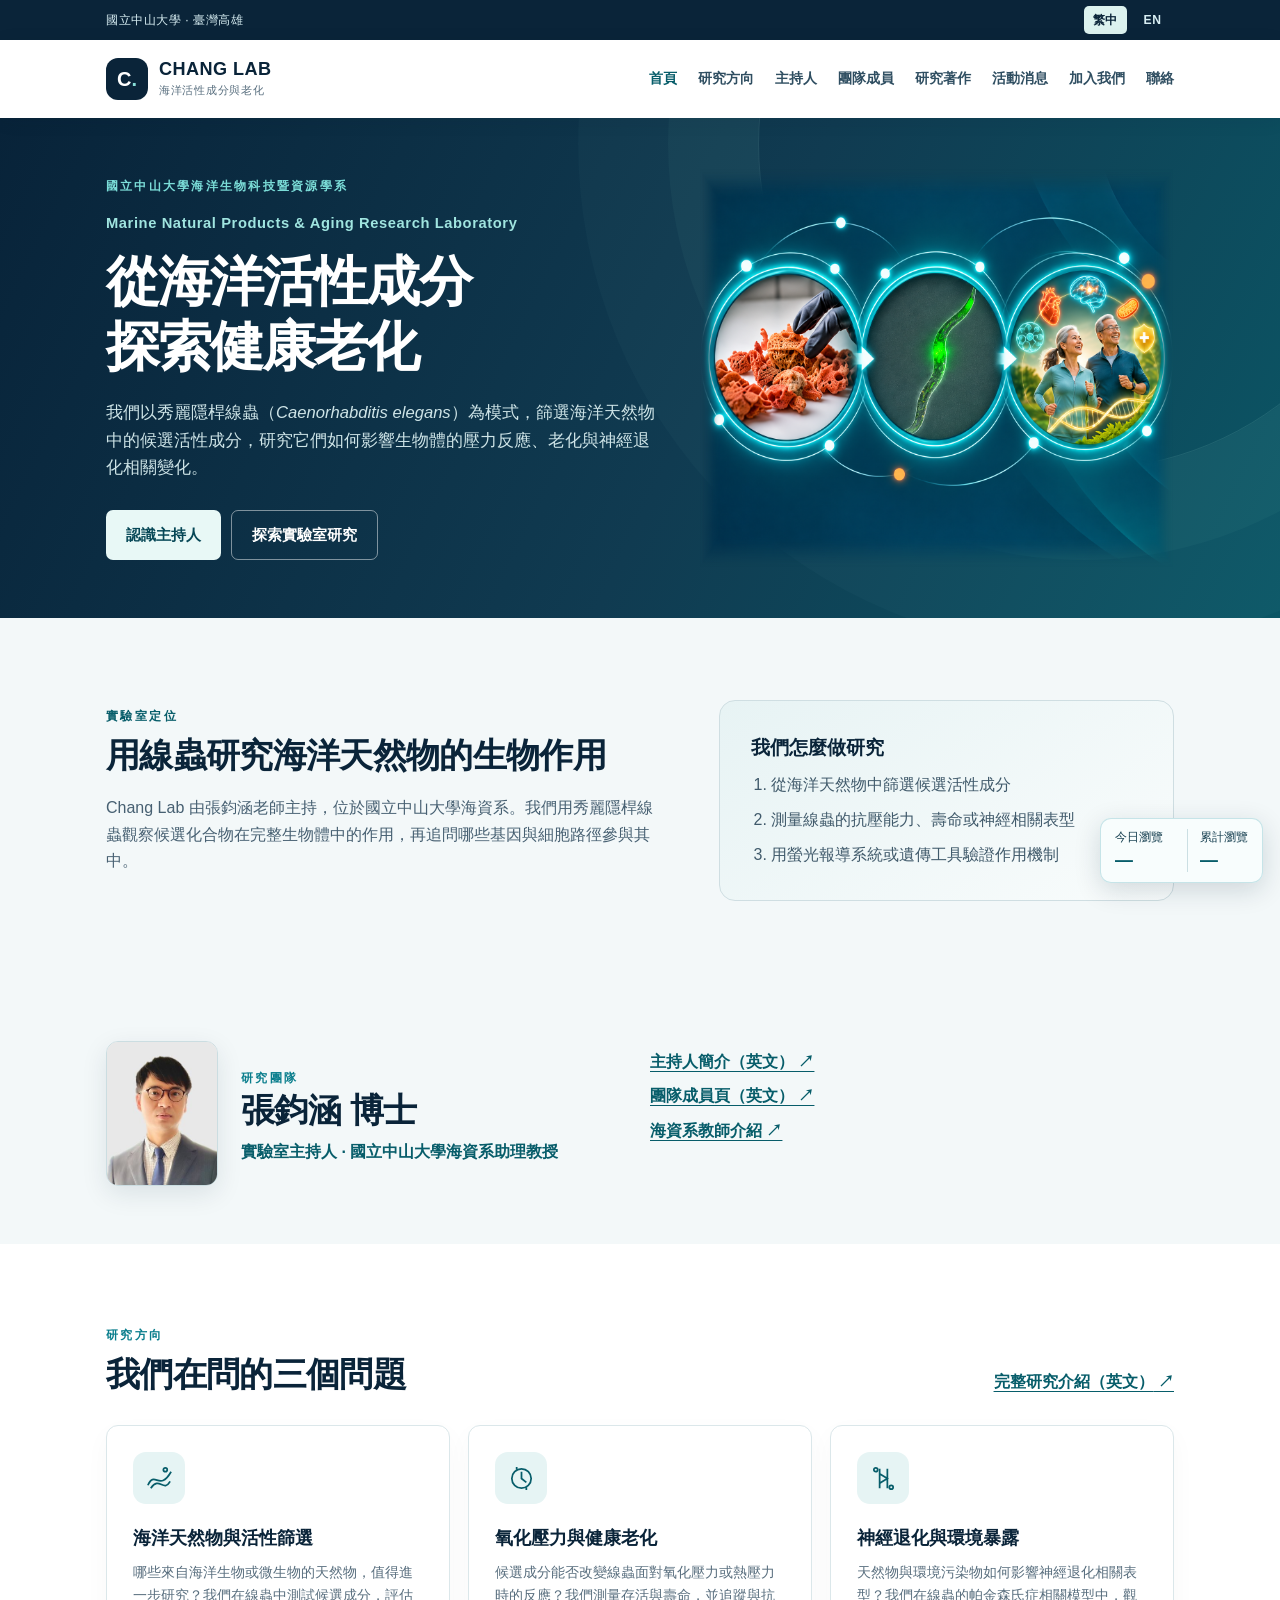
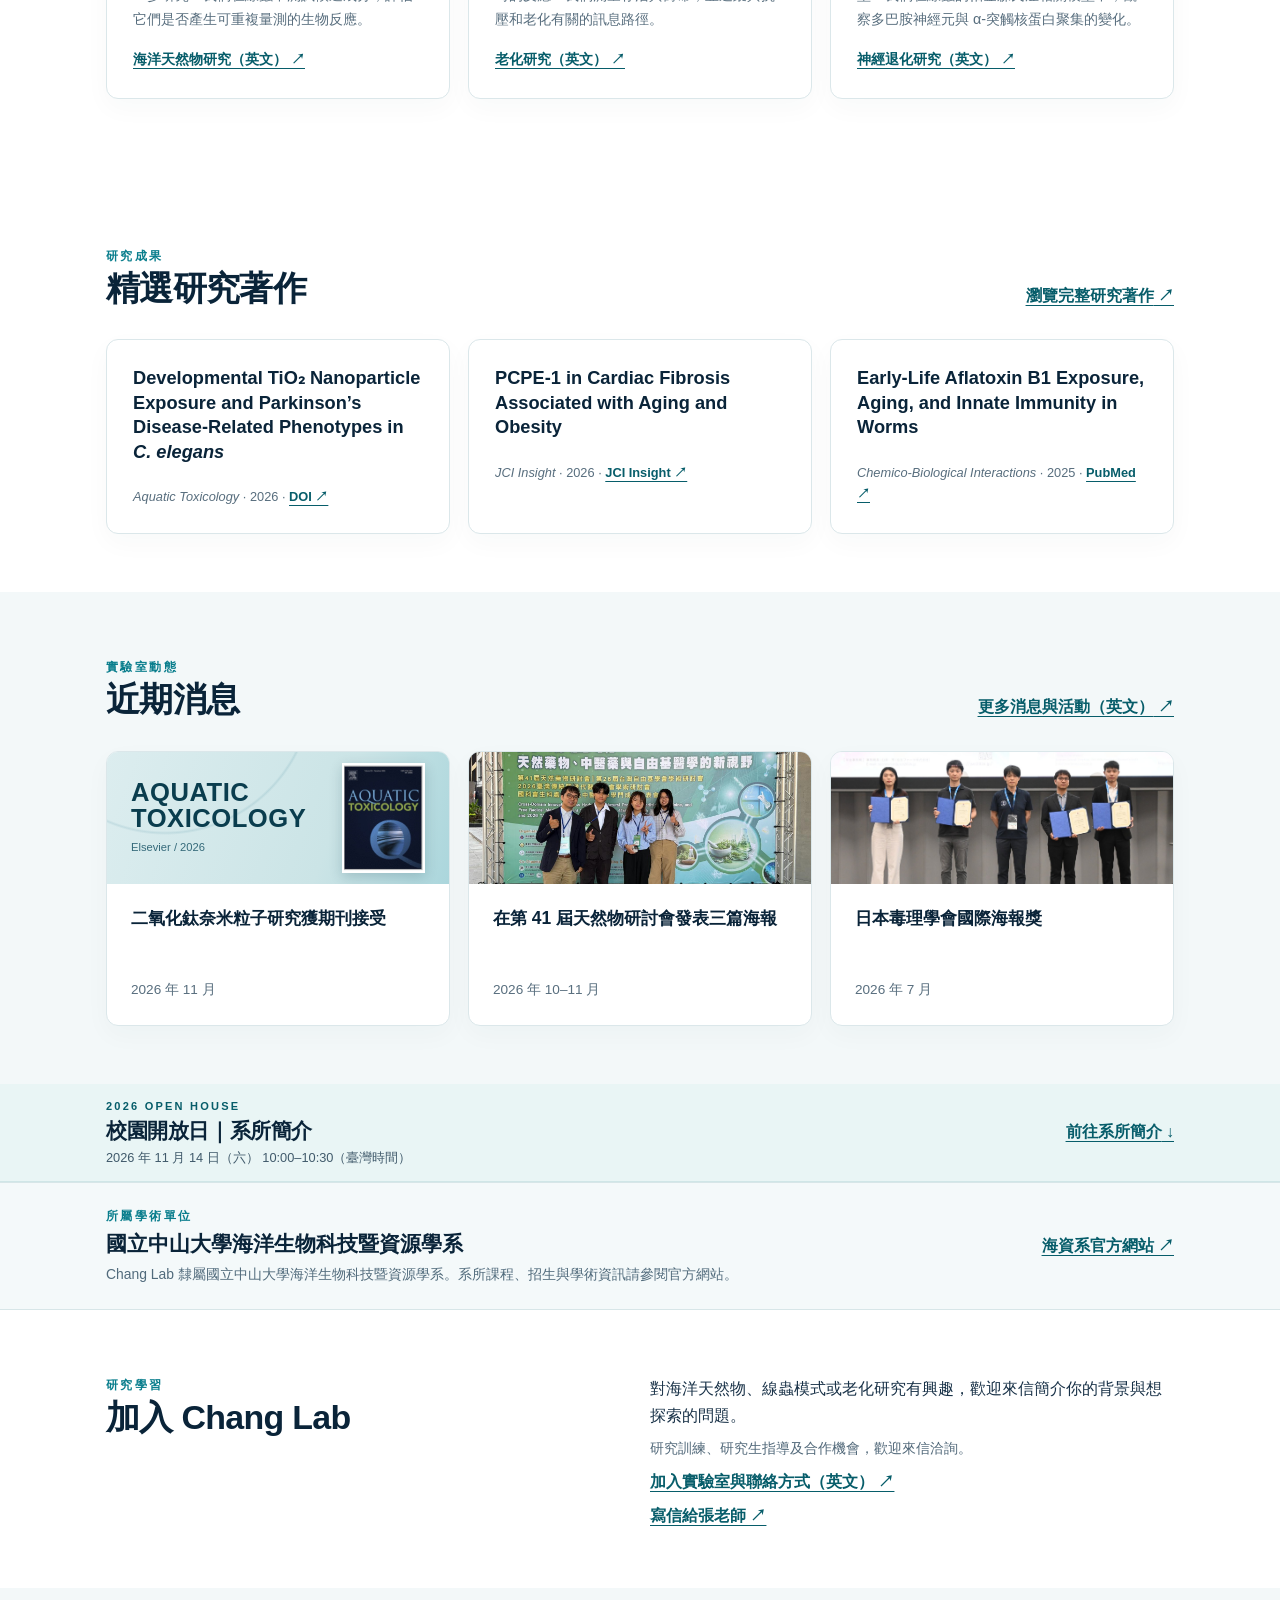
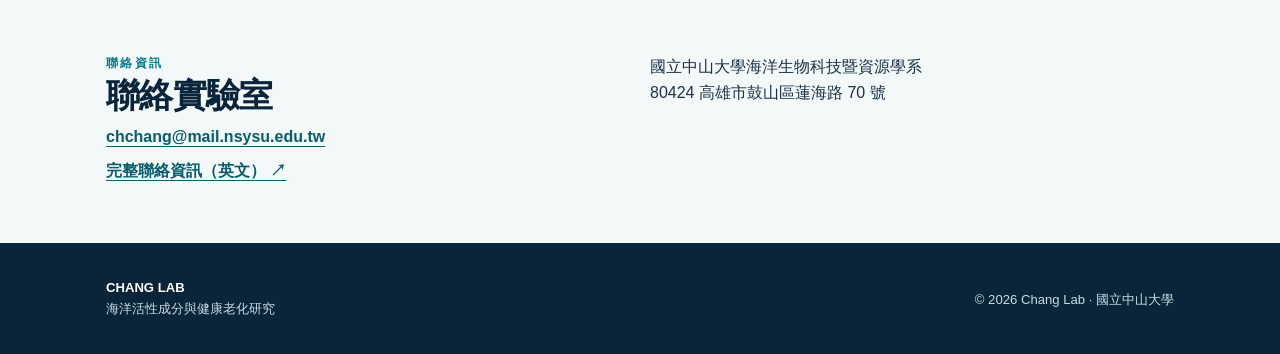
==== index.html @ e32119cf "Publish uploaded 1365x1152 laboratory hero banner" ====
<!DOCTYPE html>
<html lang="zh-TW">
<head>
  <meta charset="UTF-8">
  <meta name="viewport" content="width=device-width, initial-scale=1">
  <meta name="description" content="國立中山大學張鈞涵博士主持 Marine Natural Products & Aging Research Laboratory，以秀麗隱桿線蟲研究海洋天然物與老化。">
  <meta name="theme-color" content="#0a2439">
  <title>Chang Lab｜海洋活性成分與健康老化</title>
  <script>
    const initialLanguage = new URLSearchParams(location.search).get('lang') === 'en' ? 'en' : 'zh-TW';
    document.documentElement.dataset.language = initialLanguage;
    document.documentElement.lang = initialLanguage;
  </script>
  <style>
    :root { --navy:#0a2439; --ink:#193248; --muted:#586e7e; --teal:#087d8c; --teal-dark:#075d6a; --light:#f3f8f9; --paper:#fff; --stroke:#dbe7ea; --accent:#d65742; --max:1120px; }
    * { box-sizing:border-box; }
    html { scroll-behavior:smooth; scroll-padding-top:80px; }
    body { margin:0; font-family: -apple-system,BlinkMacSystemFont,"Segoe UI",Arial,"Noto Sans TC",sans-serif; line-height:1.65; color:var(--ink); background:#fff; }
    a { color:inherit; }
    a:focus-visible, button:focus-visible { outline:3px solid #e69d55; outline-offset:3px; }
    .container { max-width:var(--max); padding:0 26px; margin:0 auto; }
    .topline { background:var(--navy); color:#d8eef3; font-size:.76rem; letter-spacing:.045em; }
    .topline .container { display:flex; justify-content:flex-end; align-items:center; min-height:32px; }
    .topline a { color:#d8eef3; text-decoration:none; }
    header { background:rgba(255,255,255,.97); position:sticky; top:0; z-index:10; box-shadow:0 3px 18px rgba(7,29,43,.07); }
    .nav { display:flex; align-items:center; justify-content:space-between; gap:18px; min-height:78px; }
    .brand { display:flex; gap:11px; align-items:center; text-decoration:none; min-width:0; }
    .brand-logo { width:42px; height:42px; border-radius:12px; background:var(--navy); display:grid; place-items:center; color:#fff; font-weight:800; font-size:20px; flex-shrink:0; }
    .brand-name { font-weight:800; letter-spacing:.025em; color:var(--navy); font-size:1.13rem; white-space:nowrap; line-height:1.15; }
    .brand-sub { font-size:.66rem; color:var(--muted); letter-spacing:.07em; text-transform:uppercase; margin-top:2px; }
    .navlinks { display:flex; align-items:center; gap:21px; }
    .navlinks a { text-decoration:none; font-size:.85rem; font-weight:650; color:#2f4e61; white-space:nowrap; }
    .navlinks a:hover, .navlinks a[aria-current="page"] { color:var(--teal-dark); }
    .menu-btn { display:none; border:1px solid var(--stroke); background:#fff; border-radius:9px; padding:8px 12px; color:var(--ink); cursor:pointer; font-size:1rem; }
    .hero { min-height:500px; background:linear-gradient(116deg, #082339 0%, #103b51 55%, #0b5665 100%); overflow:hidden; color:#fff; position:relative; }
    .hero:before { content:""; position:absolute; width:650px; height:650px; border:1px solid rgba(173,232,223,.12); border-radius:50%; top:-300px; right:-130px; box-shadow:0 0 0 90px rgba(179,233,230,.035),0 0 0 180px rgba(179,233,230,.025); }
    .hero-inner { display:grid; grid-template-columns:1.08fr .92fr; gap:36px; align-items:center; min-height:500px; position:relative; }
    .eyebrow { color:#7bddd8; font-size:.78rem; letter-spacing:.18em; text-transform:uppercase; font-weight:700; }
    h1 { font-size:clamp(2.3rem,4.25vw,4rem); line-height:1.19; letter-spacing:-.035em; margin:15px 0 20px; font-weight:800; }
    .hero p { max-width:570px; font-size:1.04rem; color:#cee4e7; margin:0 0 28px; }
    .button { display:inline-flex; align-items:center; justify-content:center; gap:8px; text-decoration:none; background:#e8f8f6; color:#064756; border-radius:7px; padding:12px 20px; font-size:.91rem; font-weight:750; }
    .button:hover { background:#fff; }
    .button-outline { background:transparent; border:1px solid rgba(255,255,255,.47); color:#fff; margin-left:10px; }
    .button-outline:hover { background:rgba(255,255,255,.1); }
    .hero-art { display:block; width:100%; max-width:100%; height:auto; object-fit:contain; aspect-ratio:auto; justify-self:end; }
    section { padding:82px 0; }
    section.alt { background:var(--light); }
    .section-top { display:flex; justify-content:space-between; align-items:end; gap:30px; margin-bottom:30px; }
    .kicker { font-size:.75rem; text-transform:uppercase; letter-spacing:.2em; color:var(--teal); font-weight:800; margin:0 0 7px; }
    h2 { font-size:clamp(1.85rem,2.65vw,2.55rem); color:var(--navy); margin:0; line-height:1.25; letter-spacing:-.02em; }
    .intro-grid { display:grid; grid-template-columns:1.1fr .9fr; gap:56px; align-items:center; }
    .intro-grid p { color:#476072; margin:19px 0; }
    .panel { border-radius:16px; border:1px solid #cfdee2; background:linear-gradient(145deg,#e7f3f4,#f9fcfc); padding:31px; }
    .panel h3 { font-size:1.2rem; margin:0 0 7px; color:var(--navy); }
    .cards { display:grid; grid-template-columns:repeat(3,minmax(0,1fr)); gap:18px; }
    .card { background:#fff; border:1px solid var(--stroke); border-radius:12px; padding:26px; box-shadow:0 9px 26px rgba(9,52,66,.03); }
    .card-symbol { width:52px; height:52px; display:grid; place-items:center; background:#e6f4f4; border-radius:13px; color:var(--teal-dark); margin-bottom:22px; }
    .card h3 { margin:0 0 10px; font-size:1.14rem; color:var(--navy); line-height:1.35; }
    .card p { margin:0; color:var(--muted); font-size:.9rem; }
    .split { display:grid; grid-template-columns:1fr 1fr; gap:20px; }
    .textlink { color:var(--teal-dark); font-weight:700; text-decoration:underline; text-underline-offset:4px; }
    .textlink:hover { color:var(--accent); }
    footer { background:var(--navy); color:#c6dce4; padding:34px 0; font-size:.82rem; }
    footer .container { display:flex; align-items:center; justify-content:space-between; gap:15px; }
    footer b { color:#fff; }
    html[data-language="zh-TW"] [data-copy][lang="en"],
    html[data-language="en"] [data-copy][lang="zh-TW"],
    html:not([data-language]) .language-options { display:none; }
    .skip-link { position:fixed; top:8px; left:8px; z-index:20; padding:8px 14px; background:#fff; transform:translateY(-150%); }
    .skip-link:focus { transform:none; }
    .topline .container { justify-content:space-between; gap:12px; min-height:40px; }
    .university:hover { text-decoration:underline; }
    .language-options { display:flex; gap:4px; padding:4px 0; }
    .language-options a { min-width:43px; padding:4px 7px; border-radius:5px; text-align:center; white-space:nowrap; font-weight:700; }
    .language-options a:hover { text-decoration:underline; }
    .language-options a[aria-current="true"] { background:#dcf2ef; color:#0a2439; }
    .brand-logo { display:flex; align-items:center; justify-content:center; }
    .hero-actions { display:flex; flex-wrap:wrap; gap:10px; }
    .button-outline { margin-left:0; }
    .open-house { padding:24px 0; background:#e9f5f5; border-bottom:1px solid #d0e6e7; }
    .open-house .container { display:flex; align-items:center; justify-content:space-between; flex-wrap:wrap; gap:12px 30px; }
    .open-house h2 { font-size:clamp(1.15rem,2.4vw,1.45rem); }
    .open-house p { margin:3px 0 0; color:#405a6b; font-size:.9rem; }
    .open-house .kicker { margin:0 0 3px; color:var(--teal-dark); font-size:.75rem; }
    .department-note, .method-steps { margin:8px 0 0; padding-left:1.3rem; color:#405a6b; }
    .department-note li + li, .method-steps li + li { margin-top:9px; }
    .intro-grid .kicker { margin:0 0 7px; color:var(--teal-dark); }
    .intro-grid > div > p:last-of-type { margin-bottom:0; }
    .panel .textlink { display:inline-block; margin-top:14px; font-size:.9rem; }
    .card { display:flex; flex-direction:column; }
    .card .detail { padding-top:16px; margin-top:auto; }
    .compact { padding:58px 0; }
    .compact p { margin:8px 0 0; }
    .profile-meta { color:var(--teal-dark); font-weight:700; }
    .pending { color:#52697a; font-size:.9rem; }
    .card .item-meta { margin-top:12px; font-size:.8rem; }
    address { font-style:normal; }
    footer .container > div + div { margin-top:2px; }
    @media(max-width:980px) {
      .navlinks { gap:12px; }
      .navlinks a { font-size:.79rem; }
      .hero-inner { grid-template-columns:1.2fr .8fr; }
    }
    @media(max-width:900px) {
      .nav { min-height:69px; flex-wrap:wrap; }
      html[data-language] .menu-btn { display:block; }
      .navlinks { flex-wrap:wrap; padding-bottom:12px; }
      html[data-language] .navlinks { display:none; position:absolute; top:100%; left:0; right:0; padding:16px 26px; background:#fff; border-top:1px solid var(--stroke); box-shadow:0 15px 25px rgba(8,28,40,.09); flex-direction:column; align-items:stretch; gap:0; }
      html[data-language] .navlinks.open { display:flex; max-height:65vh; overflow:auto; }
      .navlinks a { font-size:.96rem; padding:7px 0; }
      .hero-inner { grid-template-columns:1fr; min-height:0; padding-top:56px; padding-bottom:30px; gap:20px; }
      .hero { min-height:0; }
      .hero-art { max-width:100%; width:100%; height:auto; justify-self:center; }
      .cards, .intro-grid, .split { grid-template-columns:1fr; }
      .intro-grid { gap:28px; }
      .cards { gap:13px; }
      section { padding:54px 0; }
      .section-top { display:block; }
    }
    @media(max-width:460px) {
      .container { padding-inline:18px; }
      .brand-sub { font-size:.62rem; }
      .brand-name { font-size:1rem; }
      .hero-actions .button { width:100%; }
      footer .container { display:block; }
      footer .container > div + div { margin-top:12px; }
    }
    @media(prefers-reduced-motion:reduce) { html { scroll-behavior:auto; } }
  .formal-lab-name{font-size:.92rem;font-weight:700;letter-spacing:.04em;color:#a0e5e0;margin:14px 0 4px;}\n
    /* Homepage PI-first layout */
    .pi-spotlight{padding:42px 0;}
    .pi-home-intro{display:flex;gap:23px;align-items:center;}
    .pi-home-photo{width:112px;height:145px;border-radius:12px;object-fit:cover;object-position:center top;flex-shrink:0;border:1px solid #cbdde1;box-shadow:0 8px 26px rgba(8,35,57,.10);}
    .pi-home-intro h2{margin:0;}
    .pi-home-intro p{margin:8px 0 0;}
    .department-compact{background:#f4f9fa;padding:24px 0;border-top:1px solid #d7e6e8;border-bottom:1px solid #d7e6e8;}
    .department-compact-row{display:flex;justify-content:space-between;align-items:center;gap:24px;}
    .department-compact h2{font-size:clamp(1.12rem,1.65vw,1.38rem);letter-spacing:0;}
    .department-compact .kicker{margin:0 0 4px;}
    .department-compact p:not(.kicker){font-size:.87rem;line-height:1.6;color:#516b7c;margin:6px 0 0;max-width:800px;}
    .department-actions{flex-shrink:0;white-space:nowrap;}
    .open-house{padding:13px 0;}
    .open-house h2{font-size:clamp(1.06rem,1.65vw,1.3rem);}
    .open-house .kicker{font-size:.69rem;}
    .open-house p{font-size:.8rem;}
    @media(max-width:860px){.department-compact-row{display:block;}.department-actions{margin-top:10px;}.pi-home-intro{gap:16px;}}
    @media(max-width:470px){.pi-home-photo{width:86px;height:112px;}.pi-home-intro{align-items:flex-start;}.pi-home-intro h2{font-size:1.5rem;}}

/* Approved Recent Highlights photos */
#news .news-preview-card{padding:0;overflow:hidden;display:flex;flex-direction:column;transition:transform .25s,border-color .25s,box-shadow .25s}
#news .news-preview-card:hover{transform:translateY(-3px);border-color:#adcfd4;box-shadow:0 14px 28px rgba(9,52,66,.08)}
#news .highlight-thumb{width:100%;height:132px;display:block;object-fit:cover;object-position:center;background:#d8e8e9}
#news .news-preview-text{padding:22px 24px 23px;display:flex;flex:1;flex-direction:column;min-height:141px}
#news .news-preview-text h3{margin-bottom:15px;font-size:1.09rem;line-height:1.38}
#news .news-preview-text p{margin-top:auto;font-size:.85rem}
#news .highlight-paper-art{height:132px;display:flex;justify-content:space-between;align-items:center;gap:12px;overflow:hidden;padding:12px 24px;background:radial-gradient(circle at 17% -50%,transparent 145px,rgba(31,112,137,.12) 147px,transparent 149px),linear-gradient(110deg,#dcedef,#cbe4e6 65%,#abd6dc)}
#news .paper-art-copy{min-width:0;display:flex;flex-direction:column;gap:7px;color:#0a3d4e}
#news .paper-art-copy b{font-size:clamp(1.1rem,2vw,1.65rem);line-height:1.02;letter-spacing:.02em;font-weight:850;white-space:nowrap}
#news .paper-art-copy small{font-size:.7rem;color:#356a7a;white-space:nowrap}
#news .highlight-paper-art img{height:110px;width:auto;max-width:38%;object-fit:contain;flex-shrink:0;box-shadow:0 4px 12px #08334530;border:2px solid #fff}
@media(max-width:620px){#news .highlight-thumb,#news .highlight-paper-art{height:156px}#news .news-preview-text{min-height:112px;padding:18px 20px 20px}#news .news-preview-text h3{font-size:1.08rem;margin-bottom:12px}#news .highlight-paper-art{padding:12px 20px}#news .highlight-paper-art img{height:131px}#news .paper-art-copy b{font-size:clamp(1.2rem,5.4vw,1.85rem)}}
@media(max-width:350px){#news .paper-art-copy b{font-size:1rem}}
@media(prefers-reduced-motion:reduce){#news .news-preview-card{transition:none}}

    /* Compact sitewide visit statistics, anchored to the lower-right corner. */
    .visitor-counter{position:fixed;right:17px;bottom:17px;z-index:18;display:flex;gap:12px;align-items:center;padding:10px 14px;border:1px solid rgba(180,219,224,.75);border-radius:11px;background:rgba(248,253,253,.96);box-shadow:0 7px 27px rgba(10,36,57,.16);color:#163f50;font-size:.77rem;line-height:1.35;backdrop-filter:blur(7px)}
    .visitor-stat{display:flex;flex-direction:column;min-width:60px;gap:2px}
    .visitor-stat + .visitor-stat{border-left:1px solid #cbdfe3;padding-left:12px}
    .visitor-stat strong{color:#075d6a;font-size:1.12rem;font-variant-numeric:tabular-nums}
    @media(max-width:480px){.visitor-counter{right:9px;bottom:9px;padding:7px 10px;gap:8px;font-size:.68rem}.visitor-stat + .visitor-stat{padding-left:8px}.visitor-stat strong{font-size:.98rem}}
</style>
<script src="assets/site-i18n.js" defer></script>
</head>
<body>
  <a class="skip-link" href="#main"><span data-copy lang="zh-TW">跳至主要內容</span><span data-copy lang="en">Skip to content</span></a>
  <div class="topline">
    <div class="container">
      <a class="university" href="https://www.nsysu.edu.tw/"><span data-copy lang="zh-TW">國立中山大學 · 臺灣高雄</span><span data-copy lang="en">National Sun Yat-sen University · Kaohsiung, Taiwan</span></a>
      <div class="language-options">
        <a href="?lang=zh-TW" hreflang="zh-TW" lang="zh-TW" aria-label="繁體中文">繁中</a>
        <a href="?lang=en" hreflang="en" lang="en" aria-label="English">EN</a>
      </div>
    </div>
  </div>
  <header>
    <div class="container nav">
      <a class="brand" href="#home">
        <div class="brand-logo" aria-hidden="true">C<span style="color:#88dfd8">.</span></div>
        <div>
          <div class="brand-name" lang="en">CHANG LAB</div>
          <div class="brand-sub"><span data-copy lang="zh-TW">海洋活性成分與老化</span><span data-copy lang="en">Marine Natural Products &amp; Aging</span></div>
        </div>
      </a>
      <button class="menu-btn" id="menuButton" aria-controls="navLinks" aria-expanded="false" type="button"><span aria-hidden="true">☰</span> <span data-copy lang="zh-TW">選單</span><span data-copy lang="en">Menu</span></button>
      <nav class="navlinks" id="navLinks">
        <a href="#home" aria-current="page"><span data-copy lang="zh-TW">首頁</span><span data-copy lang="en">Home</span></a>
        <a href="research.html"><span data-copy lang="zh-TW">研究方向</span><span data-copy lang="en">Research</span></a>
        <a href="pi.html"><span data-copy lang="zh-TW">主持人</span><span data-copy lang="en">PI</span></a>
        <a href="members.html"><span data-copy lang="zh-TW">團隊成員</span><span data-copy lang="en">Members</span></a>
        <a href="publications.html"><span data-copy lang="zh-TW">研究著作</span><span data-copy lang="en">Publications</span></a>
        <a href="news.html"><span data-copy lang="zh-TW">活動消息</span><span data-copy lang="en">News</span></a>
        <a href="join.html"><span data-copy lang="zh-TW">加入我們</span><span data-copy lang="en">Join Us</span></a>
        <a href="contact.html"><span data-copy lang="zh-TW">聯絡</span><span data-copy lang="en">Contact</span></a>
      </nav>
    </div>
  </header>
  <main id="main" tabindex="-1">
    <div id="home" class="hero">
      <div class="container hero-inner">
        <div>
          <div class="eyebrow"><span data-copy lang="zh-TW">國立中山大學海洋生物科技暨資源學系</span><span data-copy lang="en">NSYSU · Department of Marine Biotechnology and Resources</span></div><div class="formal-lab-name" lang="en">Marine Natural Products &amp; Aging Research Laboratory</div>
          <h1><span data-copy lang="zh-TW">從海洋活性成分<br>探索健康老化</span><span data-copy lang="en">From marine bioactives to healthier aging.</span></h1>
          <p data-copy lang="zh-TW">我們以秀麗隱桿線蟲（<i lang="la">Caenorhabditis elegans</i>）為模式，篩選海洋天然物中的候選活性成分，研究它們如何影響生物體的壓力反應、老化與神經退化相關變化。</p>
          <p data-copy lang="en">We use the nematode <i>Caenorhabditis elegans</i> to screen marine-derived compounds and study how they affect stress responses, aging, and processes associated with neurodegeneration.</p>
          <div class="hero-actions">
            <a href="pi.html" class="button"><span data-copy lang="zh-TW">認識主持人</span><span data-copy lang="en">Meet the PI</span></a>
            <a href="#research" class="button button-outline"><span data-copy lang="zh-TW">探索實驗室研究</span><span data-copy lang="en">Explore Our Research</span></a>
          </div>
        </div>
        <img class="hero-art" src="assets/chang-lab-hero-1365x1152.png" alt="Marine natural products, C. elegans, and healthy aging research concept" width="1365" height="1152" decoding="async" fetchpriority="high"/>
      </div>
    </div>

    <div id="about">
<section class="alt" id="lab" aria-labelledby="lab-title">
        <div class="container intro-grid">
          <div>
            <p class="kicker"><span data-copy lang="zh-TW">實驗室定位</span><span data-copy lang="en">About Chang Lab</span></p>
            <h2 id="lab-title"><span data-copy lang="zh-TW">用線蟲研究海洋天然物的生物作用</span><span data-copy lang="en">Studying marine natural products in a living model</span></h2>
            <p data-copy lang="zh-TW">Chang Lab 由張鈞涵老師主持，位於國立中山大學海資系。我們用秀麗隱桿線蟲觀察候選化合物在完整生物體中的作用，再追問哪些基因與細胞路徑參與其中。</p>
            <p data-copy lang="en">Led by Dr. Chun-Han Chang, Chang Lab uses <i>C. elegans</i> to observe how candidate compounds act in a whole organism and investigate which genes and cellular pathways contribute to those effects.</p>
          </div>
          <div class="panel">
            <h3><span data-copy lang="zh-TW">我們怎麼做研究</span><span data-copy lang="en">How we study a candidate compound</span></h3>
            <ol class="method-steps">
              <li><span data-copy lang="zh-TW">從海洋天然物中篩選候選活性成分</span><span data-copy lang="en">Screen marine natural products for candidate bioactives</span></li>
              <li><span data-copy lang="zh-TW">測量線蟲的抗壓能力、壽命或神經相關表型</span><span data-copy lang="en">Measure stress resistance, lifespan, or neuronal phenotypes in worms</span></li>
              <li><span data-copy lang="zh-TW">用螢光報導系統或遺傳工具驗證作用機制</span><span data-copy lang="en">Use fluorescent reporters or genetic tools to test how the compound acts</span></li>
            </ol>
          </div>
        </div>
      </section>
</div>
<section class="alt compact pi-spotlight" id="members" aria-labelledby="members-title">
      <div class="container split">
        <div class="pi-home-intro"><img src="assets/pi-chang-nsysu.jpg" alt="Portrait of Chun-Han Chang, Ph.D." class="pi-home-photo" loading="lazy"/><div>
          <p class="kicker"><span data-copy lang="zh-TW">研究團隊</span><span data-copy lang="en">Research Team</span></p>
          <h2 id="members-title"><span data-copy lang="zh-TW">張鈞涵 博士</span><span data-copy lang="en">Chun-Han Chang, Ph.D.</span></h2>
          <p class="profile-meta"><span data-copy lang="zh-TW">實驗室主持人 · 國立中山大學海資系助理教授</span><span data-copy lang="en">Principal Investigator · Assistant Professor, NSYSU</span></p>
        </div></div>
        <div>
          <p><a class="textlink" href="pi.html"><span data-copy lang="zh-TW">主持人簡介（英文）</span><span data-copy lang="en">View PI profile</span> ↗</a></p>
          <p><a class="textlink" href="members.html"><span data-copy lang="zh-TW">團隊成員頁（英文）</span><span data-copy lang="en">Meet the team</span> ↗</a></p>
          <p><a class="textlink" href="https://mbr.nsysu.edu.tw/p/405-1260-359452,c23194.php?Lang=zh-tw"><span data-copy lang="zh-TW">海資系教師介紹</span><span data-copy lang="en">Official faculty profile (Chinese)</span> ↗</a></p>
          
        </div>
      </div>
    </section>

    <section id="research" aria-labelledby="research-title">
      <div class="container">
        <div class="section-top">
          <div>
            <p class="kicker"><span data-copy lang="zh-TW">研究方向</span><span data-copy lang="en">Research</span></p>
            <h2 id="research-title"><span data-copy lang="zh-TW">我們在問的三個問題</span><span data-copy lang="en">Three questions we investigate</span></h2>
          </div>
          <a class="textlink" href="research.html"><span data-copy lang="zh-TW">完整研究介紹（英文）</span><span data-copy lang="en">Explore the full research program</span> ↗</a>
        </div>
        <div class="cards">
          <article class="card">
            <div class="card-symbol" aria-hidden="true"><svg width="29" height="29" viewBox="0 0 30 30" fill="none" stroke="currentColor" stroke-width="1.8"><path d="M3 22c7-16 12 7 24-14"/><path d="M6 25c9-13 13 5 20-7"/><circle cx="21" cy="6" r="2"/></svg></div>
            <h3><span data-copy lang="zh-TW">海洋天然物與活性篩選</span><span data-copy lang="en">Marine Natural Products &amp; Bioactivity Screening</span></h3>
            <p data-copy lang="zh-TW">哪些來自海洋生物或微生物的天然物，值得進一步研究？我們在線蟲中測試候選成分，評估它們是否產生可重複量測的生物反應。</p>
            <p data-copy lang="en">Which natural products from marine organisms or microbes warrant further study? We test candidate compounds in worms for measurable, reproducible biological responses.</p>
            <p class="detail"><a class="textlink" href="research.html#marine"><span data-copy lang="zh-TW">海洋天然物研究（英文）</span><span data-copy lang="en">Marine natural products research</span> ↗</a></p>
          </article>
          <article class="card">
            <div class="card-symbol" aria-hidden="true"><svg width="29" height="29" viewBox="0 0 30 30" fill="none" stroke="currentColor" stroke-width="1.8"><circle cx="15" cy="15" r="10"/><path d="M15 8v7l5 4"/><path d="M10 3v3M20 24v3"/></svg></div>
            <h3><span data-copy lang="zh-TW">氧化壓力與健康老化</span><span data-copy lang="en">Oxidative Stress &amp; Healthy Aging</span></h3>
            <p data-copy lang="zh-TW">候選成分能否改變線蟲面對氧化壓力或熱壓力時的反應？我們測量存活與壽命，並追蹤與抗壓和老化有關的訊息路徑。</p>
            <p data-copy lang="en">Can candidate compounds change how worms respond to oxidative or heat stress? We measure survival and lifespan and investigate signaling pathways involved in stress responses and aging.</p>
            <p class="detail"><a class="textlink" href="research.html#aging"><span data-copy lang="zh-TW">老化研究（英文）</span><span data-copy lang="en">Aging research</span> ↗</a></p>
          </article>
          <article class="card">
            <div class="card-symbol" aria-hidden="true"><svg width="29" height="29" viewBox="0 0 30 30" fill="none" stroke="currentColor" stroke-width="1.8"><path d="M11 25V5M19 25V5M11 10l8 5-8 5"/><circle cx="7" cy="6" r="2"/><circle cx="23" cy="24" r="2"/></svg></div>
            <h3><span data-copy lang="zh-TW">神經退化與環境暴露</span><span data-copy lang="en">Neurodegeneration &amp; Environmental Exposure</span></h3>
            <p data-copy lang="zh-TW">天然物與環境污染物如何影響神經退化相關表型？我們在線蟲的帕金森氏症相關模型中，觀察多巴胺神經元與 α-突觸核蛋白聚集的變化。</p>
            <p data-copy lang="en">How do natural compounds and environmental pollutants affect neurodegeneration-related traits? In worm models of Parkinson's disease, we examine dopaminergic neuron integrity and changes in α-synuclein aggregation.</p>
            <p class="detail"><a class="textlink" href="research.html#neuro"><span data-copy lang="zh-TW">神經退化研究（英文）</span><span data-copy lang="en">Neurodegeneration research</span> ↗</a></p>
          </article>
        </div>
      </div>
    </section>

    <section class="compact" id="publications" aria-labelledby="publications-title">
      <div class="container">
        <div class="section-top">
          <div>
            <p class="kicker"><span data-copy lang="zh-TW">研究成果</span><span data-copy lang="en">Scholarly Output</span></p>
            <h2 id="publications-title"><span data-copy lang="zh-TW">精選研究著作</span><span data-copy lang="en">Selected Publications</span></h2>
          </div>
          <a class="textlink" href="publications.html"><span data-copy lang="zh-TW">瀏覽完整研究著作</span><span data-copy lang="en">Browse all publications</span> ↗</a>
        </div>
        <div class="cards">
          <article class="card">
            <h3 lang="en">Developmental TiO₂ Nanoparticle Exposure and Parkinson’s Disease-Related Phenotypes in <i>C. elegans</i></h3>
            <p class="item-meta"><cite lang="en">Aquatic Toxicology</cite> · 2026 · <a class="textlink" href="https://doi.org/10.1016/j.aquatox.2026.108081">DOI ↗</a></p>
          </article>
          <article class="card">
            <h3 lang="en">PCPE-1 in Cardiac Fibrosis Associated with Aging and Obesity</h3>
            <p class="item-meta"><cite lang="en">JCI Insight</cite> · 2026 · <a class="textlink" href="https://insight.jci.org/articles/view/195508">JCI Insight ↗</a></p>
          </article>
          <article class="card">
            <h3 lang="en">Early-Life Aflatoxin B1 Exposure, Aging, and Innate Immunity in Worms</h3>
            <p class="item-meta"><cite lang="en">Chemico-Biological Interactions</cite> · 2025 · <a class="textlink" href="https://pubmed.ncbi.nlm.nih.gov/39675545/">PubMed ↗</a></p>
          </article>
        </div>
      </div>
    </section>

    <section class="alt compact" id="news" aria-labelledby="news-title">
      <div class="container">
        <div class="section-top">
          <div>
            <p class="kicker"><span data-copy lang="zh-TW">實驗室動態</span><span data-copy lang="en">Lab News</span></p>
            <h2 id="news-title"><span data-copy lang="zh-TW">近期消息</span><span data-copy lang="en">Recent Highlights</span></h2>
          </div>
          <a class="textlink" href="news.html"><span data-copy lang="zh-TW">更多消息與活動（英文）</span><span data-copy lang="en">More news and activities</span> ↗</a>
        </div>
        <div class="cards">
          <article class="card news-preview-card"><div class="highlight-paper-art" role="img" aria-label="Aquatic Toxicology journal cover"><div class="paper-art-copy" aria-hidden="true"><b>AQUATIC<br>TOXICOLOGY</b><small>Elsevier / 2026</small></div><img src="assets/paper-aquatox-108081-thumb.jpg" alt="" loading="lazy" decoding="async"></div><div class="news-preview-text"><h3><span data-copy lang="zh-TW">二氧化鈦奈米粒子研究獲期刊接受</span><span data-copy lang="en">Nanoparticle Study Accepted in <i>Aquatic Toxicology</i></span></h3>
            <p><span data-copy lang="zh-TW">2026 年 11 月</span><span data-copy lang="en">November 2026</span></p></div></article>
          <article class="card news-preview-card"><img class="highlight-thumb" src="assets/snp-group.jpg" alt="Chang Lab at the 41st Symposium of Natural Products" loading="lazy" decoding="async"><div class="news-preview-text"><h3><span data-copy lang="zh-TW">在第 41 屆天然物研討會發表三篇海報</span><span data-copy lang="en">Three Posters at the 41st Symposium of Natural Products</span></h3>
            <p><span data-copy lang="zh-TW">2026 年 10–11 月</span><span data-copy lang="en">October–November 2026</span></p></div></article>
          <article class="card news-preview-card"><img class="highlight-thumb" src="assets/jsot-2026-award-ceremony.jpg" alt="JSOT International Poster Award ceremony 2026" loading="lazy" decoding="async"><div class="news-preview-text"><h3><span data-copy lang="zh-TW">日本毒理學會國際海報獎</span><span data-copy lang="en">JSOT International Poster Award</span></h3>
            <p><span data-copy lang="zh-TW">2026 年 7 月</span><span data-copy lang="en">July 2026</span></p></div></article>
        </div>
      </div>
    </section>

    <section class="open-house" id="open-house" aria-labelledby="open-house-title">
      <div class="container">
        <div>
          <p class="kicker" lang="en">2026 Open House</p>
          <h2 id="open-house-title"><span data-copy lang="zh-TW">校園開放日｜系所簡介</span><span data-copy lang="en">Campus Open House · Department Introduction</span></h2>
          <p data-copy lang="zh-TW"><time datetime="2026-11-14">2026 年 11 月 14 日（六）</time> <time datetime="2026-11-14T10:00:00+08:00">10:00</time>–<time datetime="2026-11-14T10:30:00+08:00">10:30</time>（臺灣時間）</p>
          <p data-copy lang="en"><time datetime="2026-11-14">Saturday, November 14, 2026</time>, <time datetime="2026-11-14T10:00:00+08:00">10:00</time>–<time datetime="2026-11-14T10:30:00+08:00">10:30</time> (Taiwan time)</p>
        </div>
        <a class="textlink" href="#department"><span data-copy lang="zh-TW">前往系所簡介</span><span data-copy lang="en">Read the department introduction</span> <span aria-hidden="true">↓</span></a>
      </div>
    </section>

    <section class="department-compact" id="department" aria-labelledby="department-title">
      <div class="container department-compact-row">
        <div>
          <p class="kicker"><span data-copy lang="zh-TW">所屬學術單位</span><span data-copy lang="en">Academic Affiliation</span></p>
          <h2 id="department-title"><span data-copy lang="zh-TW">國立中山大學海洋生物科技暨資源學系</span><span data-copy lang="en">Department of Marine Biotechnology and Resources, NSYSU</span></h2>
          <p data-copy lang="zh-TW">Chang Lab 隸屬國立中山大學海洋生物科技暨資源學系。系所課程、招生與學術資訊請參閱官方網站。</p>
          <p data-copy lang="en">Chang Lab is based in the Department of Marine Biotechnology and Resources at National Sun Yat-sen University. Visit the department website for its programs and academic information.</p>
        </div>
        <div class="department-actions">
          <a class="textlink" data-copy lang="zh-TW" href="https://mbr.nsysu.edu.tw/" target="_blank" rel="noopener noreferrer">海資系官方網站 ↗</a>
          <a class="textlink" data-copy lang="en" href="https://mbr.nsysu.edu.tw/" target="_blank" rel="noopener noreferrer">Department website ↗</a>
        </div>
      </div>
    </section>
<section class="compact" id="join" aria-labelledby="join-title">
      <div class="container split">
        <div>
          <p class="kicker"><span data-copy lang="zh-TW">研究學習</span><span data-copy lang="en">Research Training</span></p>
          <h2 id="join-title"><span data-copy lang="zh-TW">加入 Chang Lab</span><span data-copy lang="en">Join Chang Lab</span></h2>
        </div>
        <div>
          <p data-copy lang="zh-TW">對海洋天然物、線蟲模式或老化研究有興趣，歡迎來信簡介你的背景與想探索的問題。</p>
          <p data-copy lang="en">If you are interested in marine natural products, worm models, or aging research, email us with a brief introduction and the questions you would like to explore.</p>
          <p class="pending"><span data-copy lang="zh-TW">研究訓練、研究生指導及合作機會，歡迎來信洽詢。</span><span data-copy lang="en">Contact the PI to discuss research training, graduate supervision, or collaboration opportunities.</span></p>
          <p><a class="textlink" href="join.html"><span data-copy lang="zh-TW">加入實驗室與聯絡方式（英文）</span><span data-copy lang="en">Learn how to get in touch</span> ↗</a></p>
          <p><a class="textlink" href="mailto:chchang@mail.nsysu.edu.tw?subject=Inquiry%20about%20Chang%20Lab"><span data-copy lang="zh-TW">寫信給張老師</span><span data-copy lang="en">Email Dr. Chang</span> ↗</a></p>
        </div>
      </div>
    </section>

    <section class="alt compact" id="contact" aria-labelledby="contact-title">
      <div class="container split">
        <div>
          <p class="kicker"><span data-copy lang="zh-TW">聯絡資訊</span><span data-copy lang="en">Get in Touch</span></p>
          <h2 id="contact-title"><span data-copy lang="zh-TW">聯絡實驗室</span><span data-copy lang="en">Contact the Lab</span></h2>
          <p><a class="textlink" href="mailto:chchang@mail.nsysu.edu.tw">chchang@mail.nsysu.edu.tw</a></p>
          <p><a class="textlink" href="contact.html"><span data-copy lang="zh-TW">完整聯絡資訊（英文）</span><span data-copy lang="en">Full contact information</span> ↗</a></p>
        </div>
        <address>
          <p data-copy lang="zh-TW">國立中山大學海洋生物科技暨資源學系<br>80424 高雄市鼓山區蓮海路 70 號</p>
          <p data-copy lang="en">Department of Marine Biotechnology and Resources<br>National Sun Yat-sen University<br>No. 70, Lienhai Rd., Gushan District, Kaohsiung 80424, Taiwan</p>
        </address>
      </div>
    </section>
  </main>

  <footer>
    <div class="container">
      <div><b lang="en">CHANG LAB</b><br><span data-copy lang="zh-TW">海洋活性成分與健康老化研究</span><span data-copy lang="en">Marine Natural Products &amp; Aging Research Laboratory</span></div>
      <div>© 2026 <span data-copy lang="zh-TW">Chang Lab · 國立中山大學</span><span data-copy lang="en">Chang Lab · National Sun Yat-sen University</span></div>
    </div>
  </footer>
  <script>
    const languageOptions = document.querySelectorAll('.language-options a');
    const metadata = {
      'zh-TW': {
        title: 'Chang Lab｜海洋活性成分與健康老化',
        description: '國立中山大學張鈞涵博士主持 Marine Natural Products & Aging Research Laboratory，以秀麗隱桿線蟲研究海洋天然物與老化。'
      },
      en: {
        title: 'Chang Lab | Marine Natural Products & Aging Research Laboratory',
        description: 'Led by Chun-Han Chang, Ph.D., the Marine Natural Products & Aging Research Laboratory studies marine natural products, aging, and neurodegeneration using C. elegans.'
      }
    };

    function showLanguage(language) {
      document.documentElement.lang = language;
      document.documentElement.dataset.language = language;
      document.title = metadata[language].title;
      document.querySelector('meta[name="description"]').content = metadata[language].description;
      languageOptions.forEach(link => {
        if (link.hreflang === language) {
          link.setAttribute('aria-current', 'true');
        } else {
          link.removeAttribute('aria-current');
        }
      });
    }

    languageOptions.forEach(link => {
      link.addEventListener('click', event => {
        if (event.ctrlKey || event.metaKey || event.shiftKey || event.altKey) return;
        event.preventDefault();
        const url = new URL(location.href);
        url.searchParams.set('lang', link.hreflang);
        if (location.protocol !== 'file:') history.replaceState(null, '', url);
        showLanguage(link.hreflang);
      });
    });
    showLanguage(initialLanguage);

    const menuButton = document.getElementById('menuButton');
    const nav = document.getElementById('navLinks');
    function setMenu(open) {
      nav.classList.toggle('open', open);
      menuButton.setAttribute('aria-expanded', String(open));
    }
    menuButton.addEventListener('click', () => setMenu(!nav.classList.contains('open')));
    nav.querySelectorAll('a').forEach(link => link.addEventListener('click', () => setMenu(false)));
    document.querySelector('header').addEventListener('keydown', event => {
      if (event.key === 'Escape' && nav.classList.contains('open')) {
        setMenu(false);
        menuButton.focus();
      }
    });
  </script>

  <aside class="visitor-counter" aria-label="Website page view statistics" title="Page views counted since 13 November 2026 (Taiwan time); counts are not unique visitors.">
    <span class="visitor-stat"><span data-copy lang="zh-TW">今日瀏覽</span><span data-copy lang="en">Today</span><strong id="views-today" aria-live="polite">—</strong></span>
    <span class="visitor-stat"><span data-copy lang="zh-TW">累計瀏覽</span><span data-copy lang="en">Total</span><strong id="views-total" aria-live="polite">—</strong></span>
  </aside>
  <script>
  (function(){
    const base='https://countapi.mileshilliard.com/api/v1/';
    const day=new Intl.DateTimeFormat('en-CA',{timeZone:'Asia/Taipei',year:'numeric',month:'2-digit',day:'2-digit'}).format(new Date()).replaceAll('/','-');
    const keys=[['chlab_nsysu_home_views_'+day,'views-today'],['chlab_nsysu_home_views_total_20261113','views-total']];
    keys.forEach(async ([key,id])=>{
      const el=document.getElementById(id);
      try {
        const seenKey='chlab-counted-'+key;
        let mode='hit';
        try { if(sessionStorage.getItem(seenKey)) mode='get'; }catch(e){}
        let resp=await fetch(base+mode+'/'+encodeURIComponent(key),{cache:'no-store'});
        if(mode==='get'&&resp.status===404){mode='hit';resp=await fetch(base+mode+'/'+encodeURIComponent(key),{cache:'no-store'});}
        if(!resp.ok)throw Error('Count service unavailable');
        const data=await resp.json();
        const n=Number(data.value);
        if(!Number.isFinite(n))throw Error('Invalid count');
        el.textContent=n.toLocaleString();
        if(mode==='hit')try{sessionStorage.setItem(seenKey,'1');}catch(e){}
      }catch(e){el.textContent='—';el.title='Counter temporarily unavailable';}
    });
  })();
  </script>
</body>
</html>
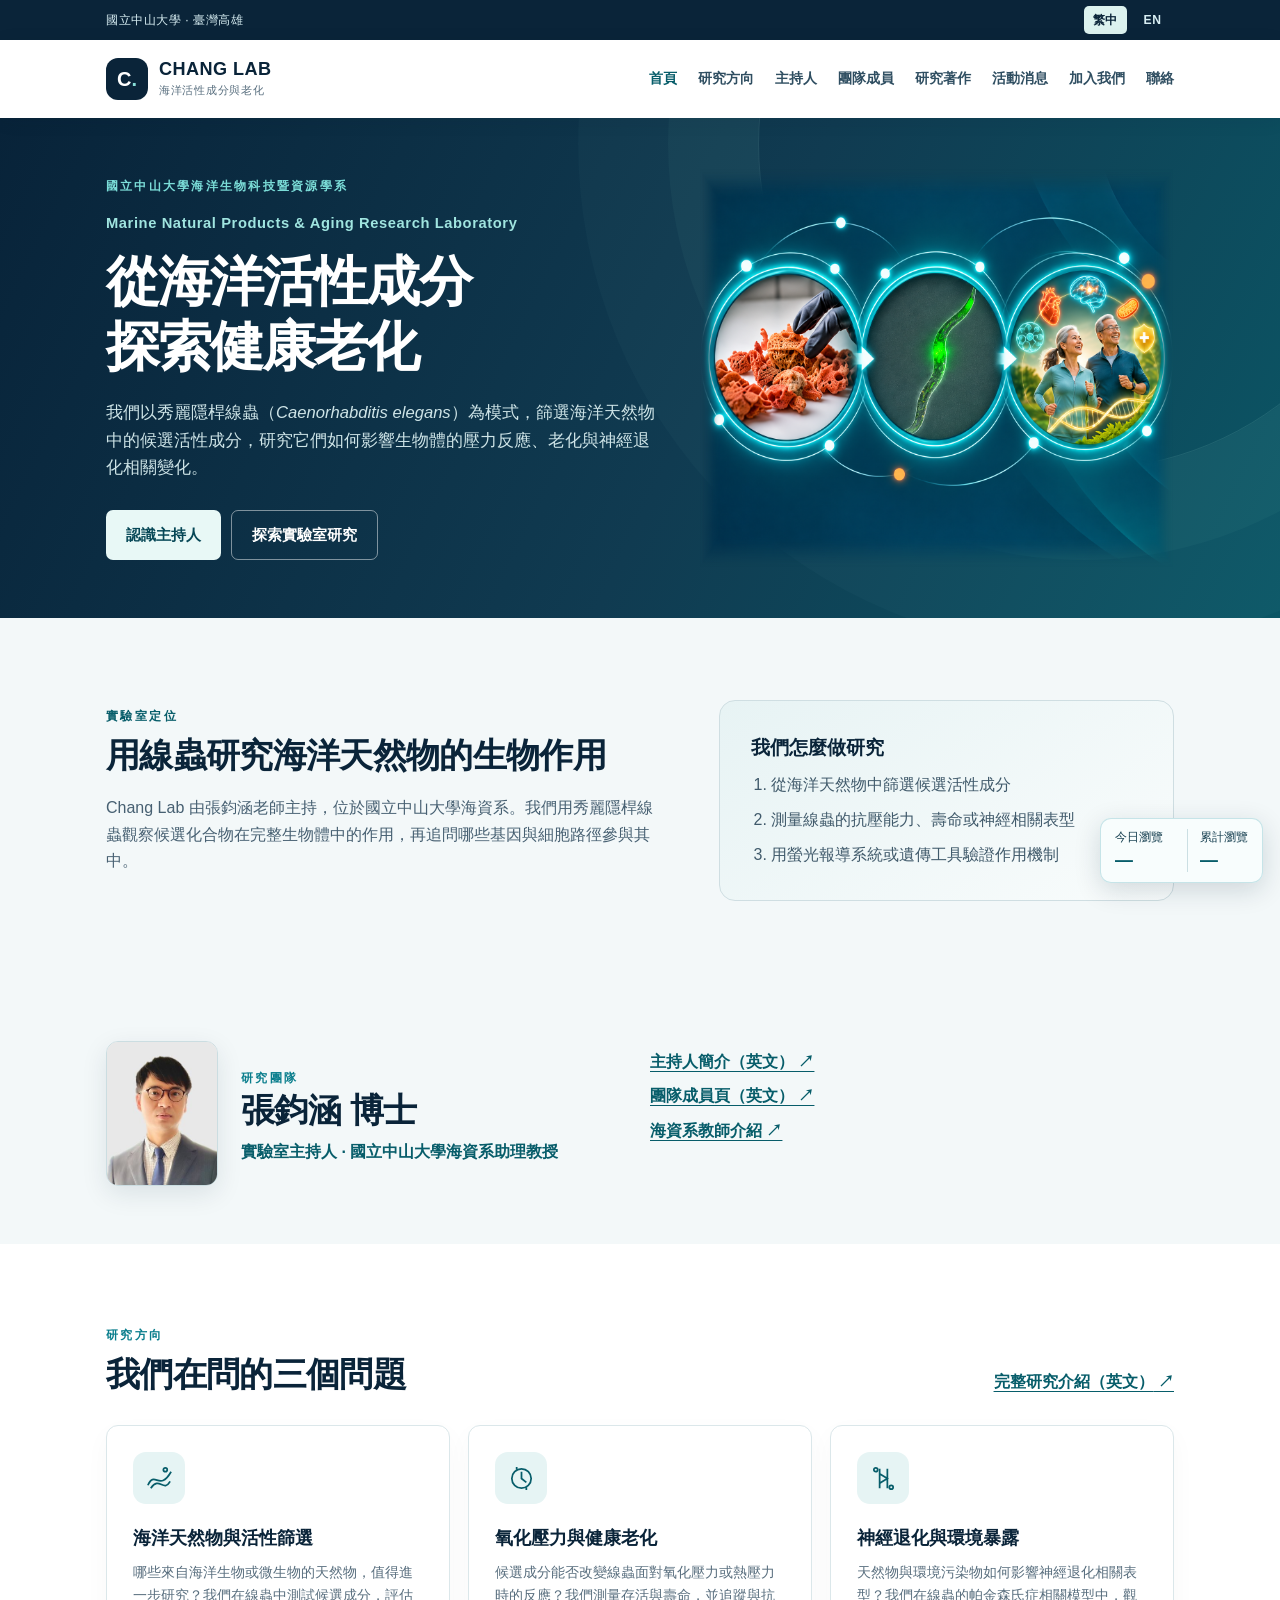
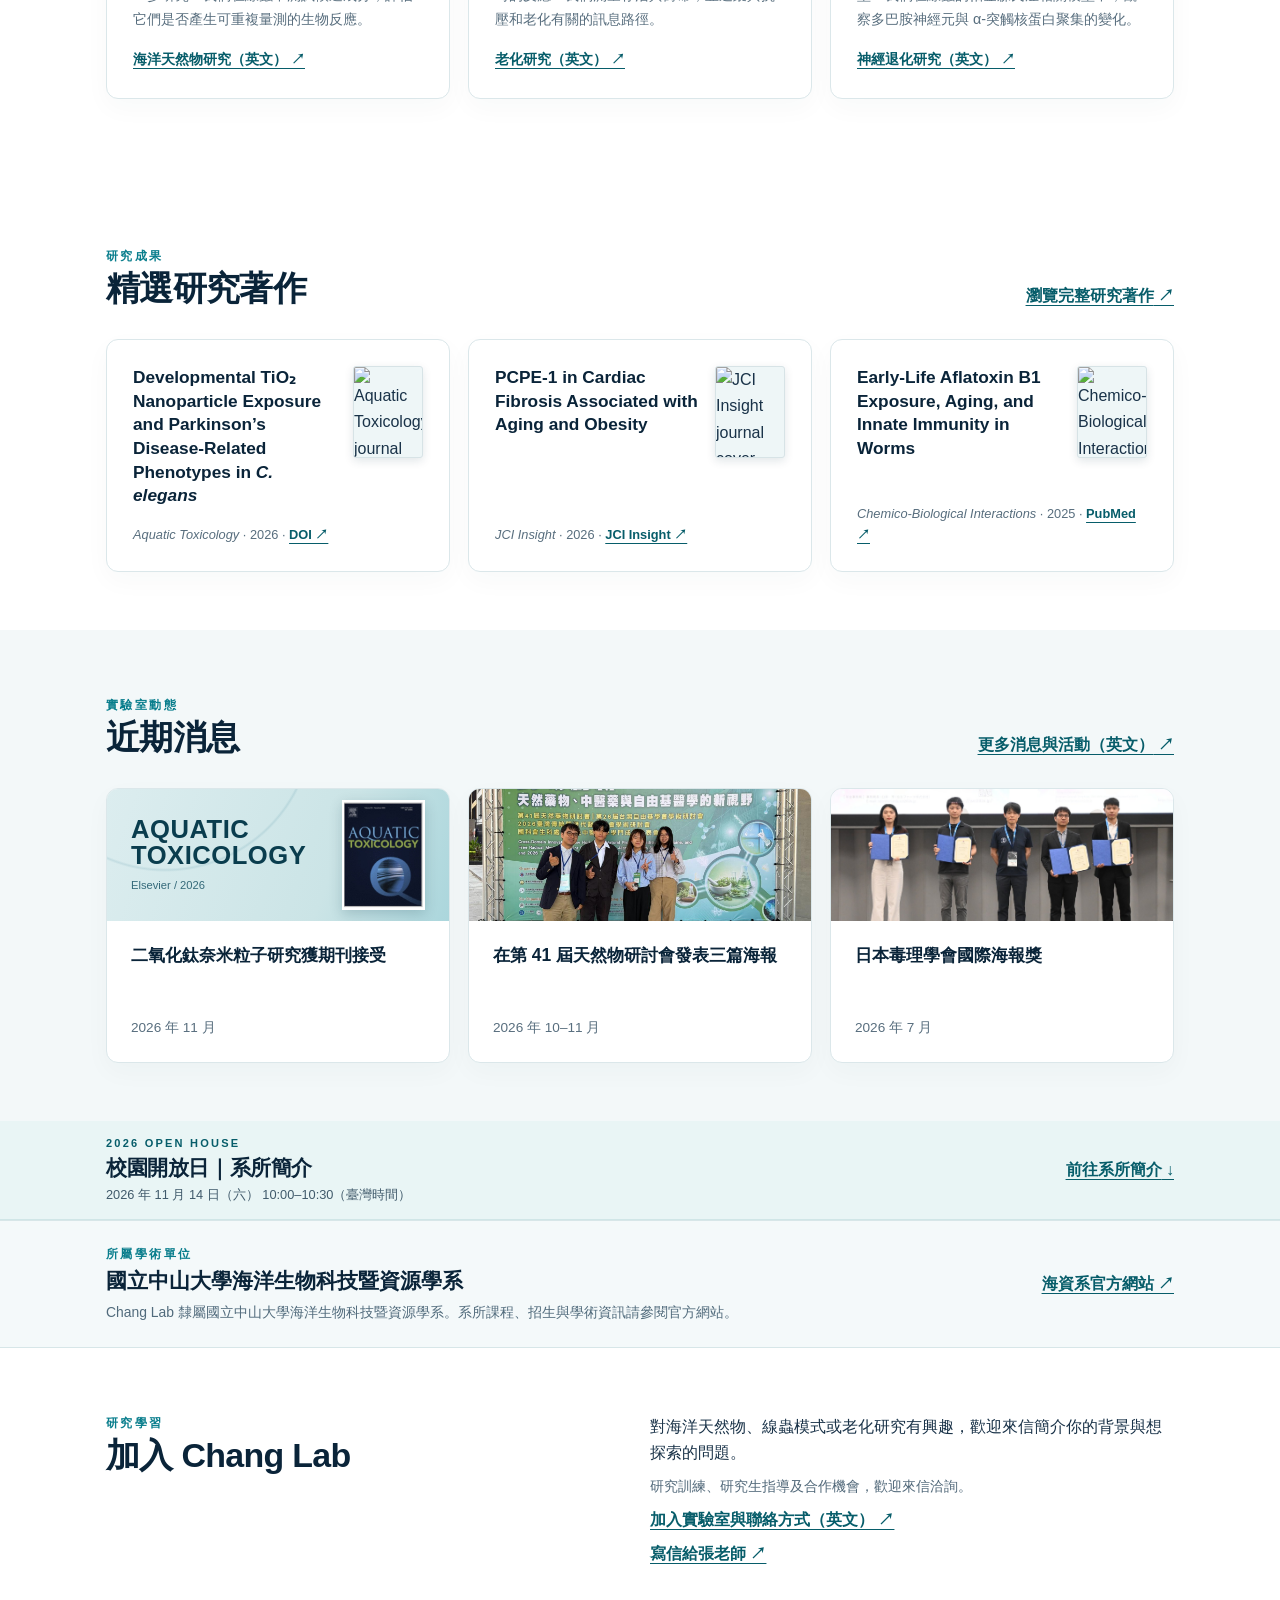
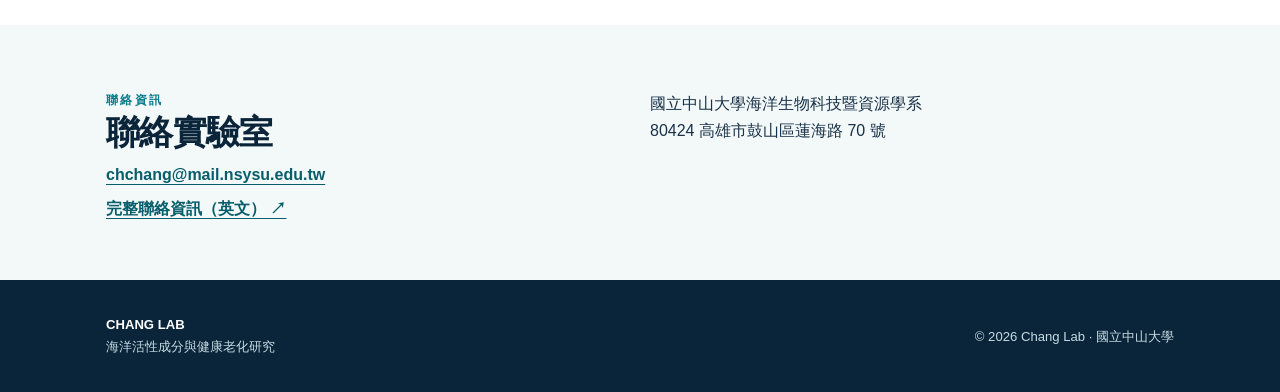
==== commit d7d18101: "Add small journal cover thumbnails to three selected publications on homepage" ====
--- a/index.html
+++ b/index.html
@@ -168,6 +168,14 @@
     .visitor-stat + .visitor-stat{border-left:1px solid #cbdfe3;padding-left:12px}
     .visitor-stat strong{color:#075d6a;font-size:1.12rem;font-variant-numeric:tabular-nums}
     @media(max-width:480px){.visitor-counter{right:9px;bottom:9px;padding:7px 10px;gap:8px;font-size:.68rem}.visitor-stat + .visitor-stat{padding-left:8px}.visitor-stat strong{font-size:.98rem}}
+
+/* Selected publications: compact journal cover thumbnails */
+#publications .card{display:flex;flex-direction:column;gap:16px;min-width:0}
+#publications .pub-featured-top{display:flex;align-items:flex-start;gap:12px;min-width:0;flex:1}
+#publications .pub-featured-top h3{flex:1;min-width:0;margin:0;overflow-wrap:break-word;font-size:1.08rem;line-height:1.37}
+#publications .pub-journal-thumb{display:block;flex:0 0 70px;width:70px;height:92px;object-fit:cover;object-position:center top;border:1px solid #d7e3e6;border-radius:3px;background:#eef6f7;box-shadow:0 3px 10px rgba(9,52,66,.12)}
+#publications .item-meta{margin-top:auto}
+@media(max-width:400px){#publications .pub-journal-thumb{flex-basis:60px;width:60px;height:80px}}
 </style>
 <script src="assets/site-i18n.js" defer></script>
 </head>
@@ -303,15 +311,15 @@
         </div>
         <div class="cards">
           <article class="card">
-            <h3 lang="en">Developmental TiO₂ Nanoparticle Exposure and Parkinson’s Disease-Related Phenotypes in <i>C. elegans</i></h3>
+            <div class="pub-featured-top"><h3 lang="en">Developmental TiO₂ Nanoparticle Exposure and Parkinson’s Disease-Related Phenotypes in <i>C. elegans</i></h3><img class="pub-journal-thumb" src="https://img.medsci.cn/images/journal/cover/2021/uuS_202109271314197440.jpg" alt="Aquatic Toxicology journal cover" width="70" height="92" loading="lazy" decoding="async" referrerpolicy="no-referrer"/></div>
             <p class="item-meta"><cite lang="en">Aquatic Toxicology</cite> · 2026 · <a class="textlink" href="https://doi.org/10.1016/j.aquatox.2026.108081">DOI ↗</a></p>
           </article>
           <article class="card">
-            <h3 lang="en">PCPE-1 in Cardiac Fibrosis Associated with Aging and Obesity</h3>
+            <div class="pub-featured-top"><h3 lang="en">PCPE-1 in Cardiac Fibrosis Associated with Aging and Obesity</h3><img class="pub-journal-thumb" src="https://img1.wsimg.com/isteam/ip/3c8e3a4f-f14c-4909-9323-02b48c3cf273/Cover.jpg" alt="JCI Insight journal cover" width="70" height="92" loading="lazy" decoding="async" referrerpolicy="no-referrer"/></div>
             <p class="item-meta"><cite lang="en">JCI Insight</cite> · 2026 · <a class="textlink" href="https://insight.jci.org/articles/view/195508">JCI Insight ↗</a></p>
           </article>
           <article class="card">
-            <h3 lang="en">Early-Life Aflatoxin B1 Exposure, Aging, and Innate Immunity in Worms</h3>
+            <div class="pub-featured-top"><h3 lang="en">Early-Life Aflatoxin B1 Exposure, Aging, and Innate Immunity in Worms</h3><img class="pub-journal-thumb" src="https://img.medsci.cn/images/journal/cover/2021/tKy_202109271314405040.jpg" alt="Chemico-Biological Interactions journal cover" width="70" height="92" loading="lazy" decoding="async" referrerpolicy="no-referrer"/></div>
             <p class="item-meta"><cite lang="en">Chemico-Biological Interactions</cite> · 2025 · <a class="textlink" href="https://pubmed.ncbi.nlm.nih.gov/39675545/">PubMed ↗</a></p>
           </article>
         </div>
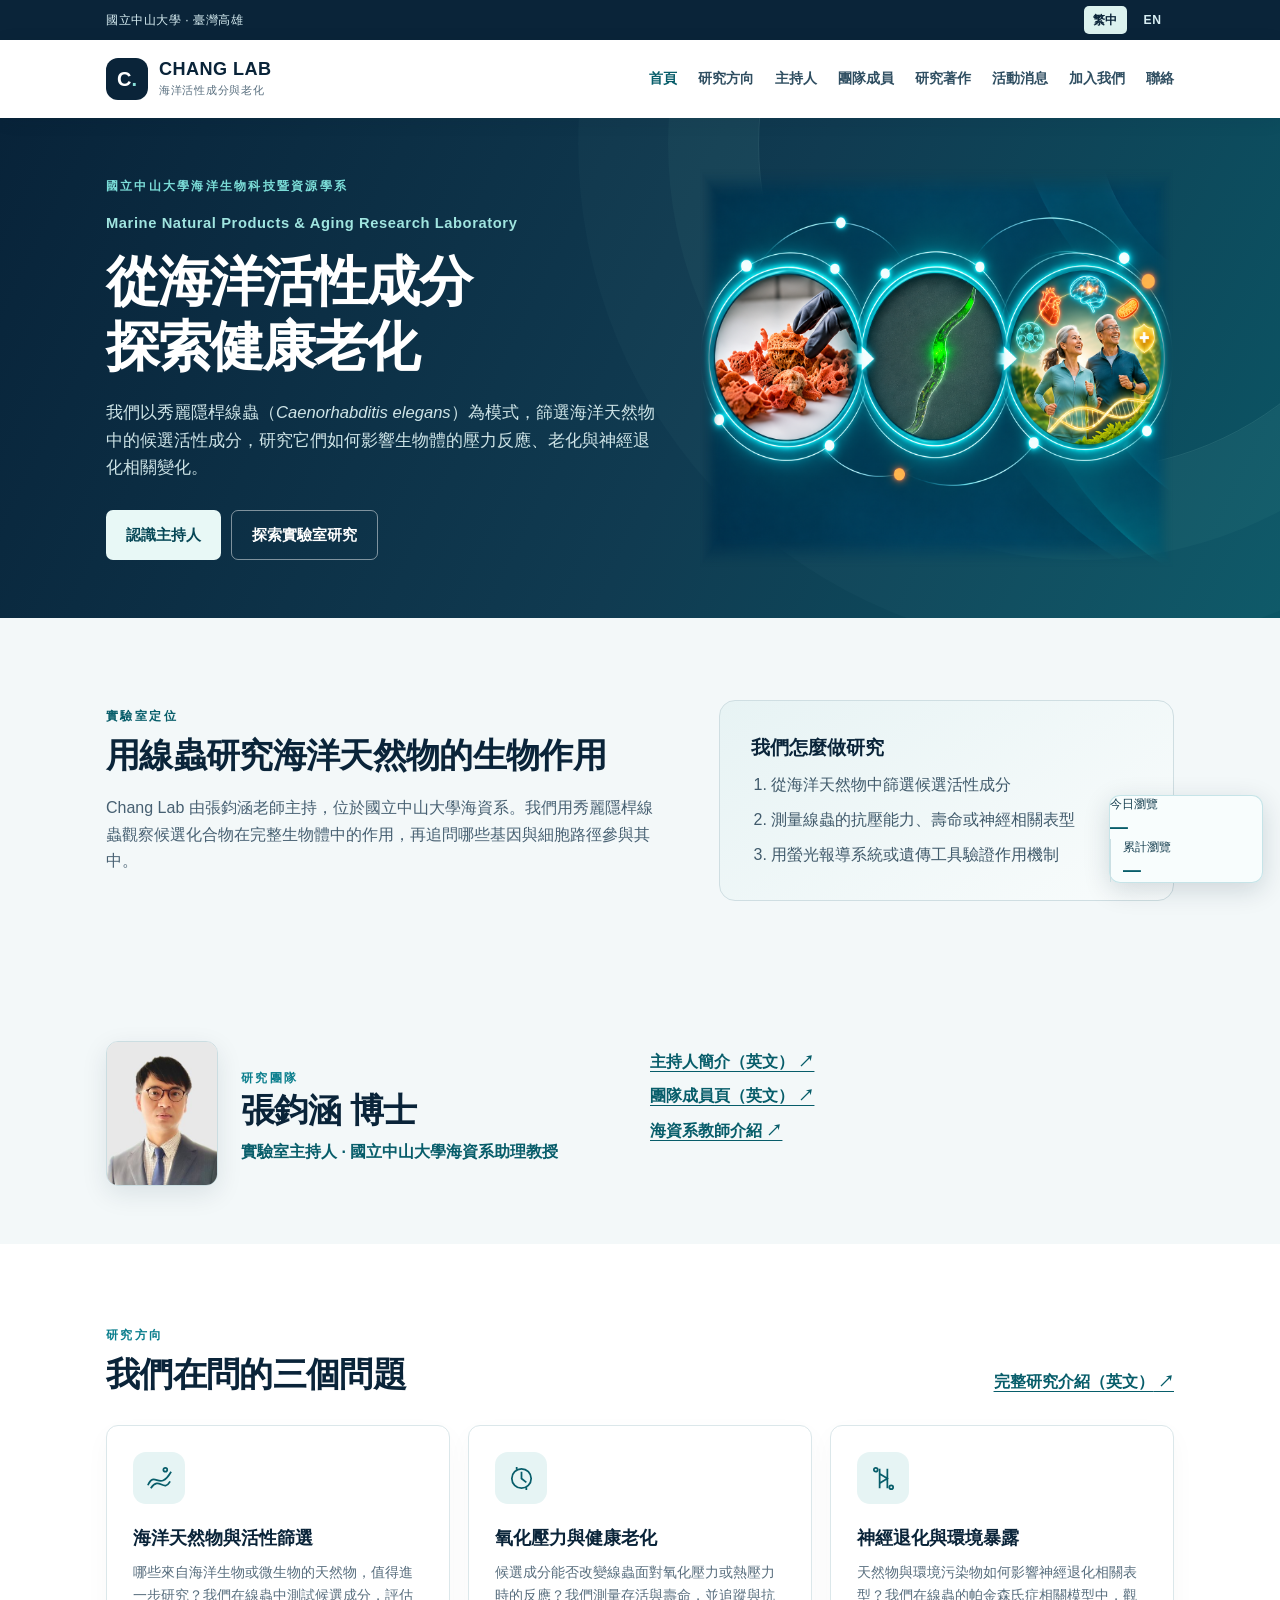
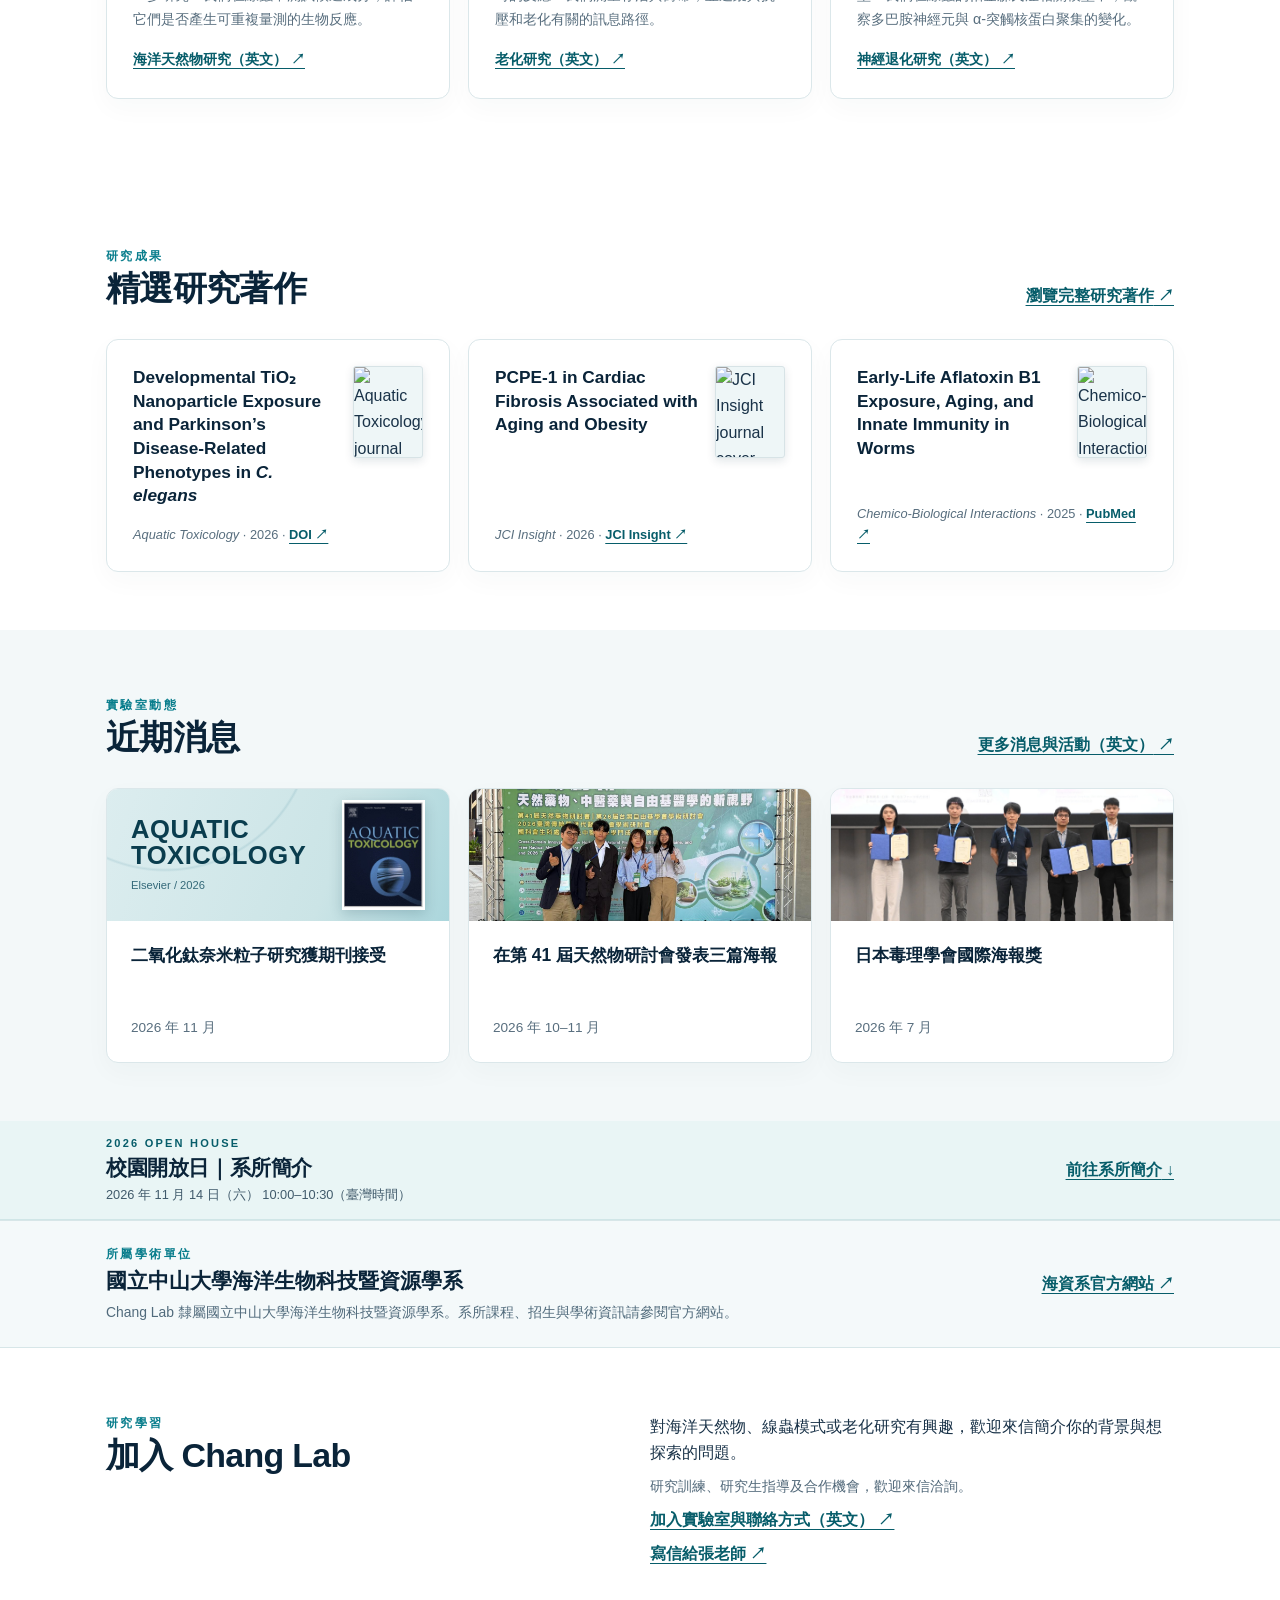
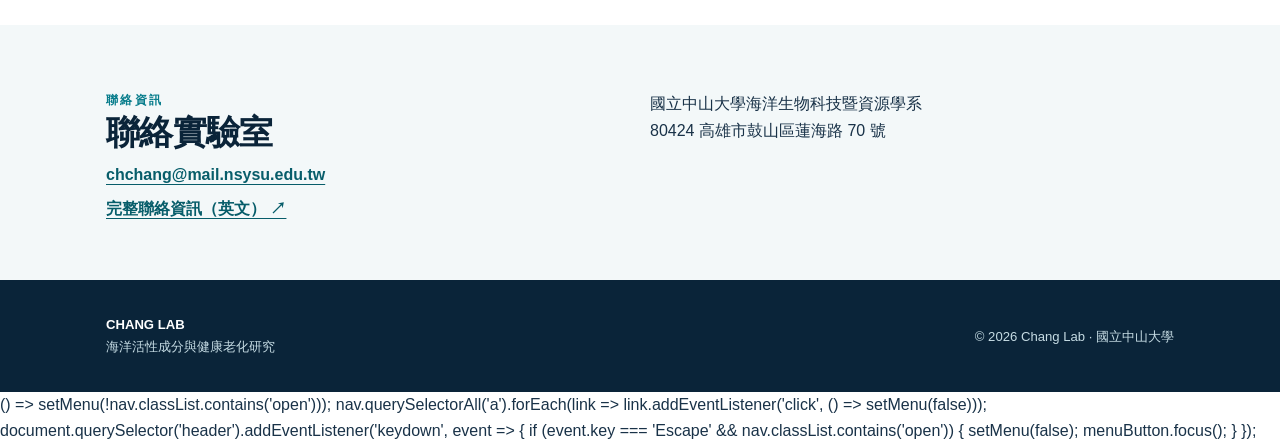
==== commit 144d88d0: "Make visitor counter expandable with daily and cumulative CountAPI trend charts" ====
--- a/index.html
+++ b/index.html
@@ -169,6 +169,31 @@
     .visitor-stat strong{color:#075d6a;font-size:1.12rem;font-variant-numeric:tabular-nums}
     @media(max-width:480px){.visitor-counter{right:9px;bottom:9px;padding:7px 10px;gap:8px;font-size:.68rem}.visitor-stat + .visitor-stat{padding-left:8px}.visitor-stat strong{font-size:.98rem}}
 
+
+/* Expandable traffic history, using the existing CountAPI daily counters. */
+.visitor-counter{display:block;padding:0;min-width:154px}
+.visitor-counter summary{list-style:none;cursor:pointer;display:flex;gap:12px;align-items:center;padding:10px 14px}
+.visitor-counter summary::-webkit-details-marker{display:none}
+.visitor-counter summary::marker{content:""}
+.visitor-counter summary:focus-visible{outline:3px solid #087d8c;outline-offset:3px;border-radius:11px}
+.visitor-counter .visitor-stat{min-width:54px}
+.visitor-toggle-icon{color:#087d8c;flex:0 0 auto;margin-left:1px;transition:transform .2s}
+.visitor-counter[open] .visitor-toggle-icon{transform:rotate(180deg)}
+.visitor-history{position:absolute;right:0;bottom:calc(100% + 10px);width:min(510px,calc(100vw - 24px));max-height:min(76vh,660px);overflow:auto;background:#fff;border:1px solid #cbdfe3;border-radius:15px;padding:20px;box-shadow:0 12px 36px rgba(10,36,57,.2);color:#15384a}
+.visitor-history h3{font-size:1.05rem;line-height:1.35;margin:0 0 11px;color:var(--navy)}
+.visitor-history-actions{display:flex;gap:7px;margin-bottom:13px}
+.visitor-range{border:1px solid #cddfe3;border-radius:7px;padding:6px 12px;background:white;color:#205a68;cursor:pointer;font:inherit;font-size:.79rem}
+.visitor-range[aria-pressed="true"]{background:#e2f3f4;border-color:#7dbec8;font-weight:800}
+.visitor-range:focus-visible{outline:2px solid #087d8c;outline-offset:2px}
+.visitor-chart-block+.visitor-chart-block{margin-top:14px}
+.visitor-chart-heading{font-size:.83rem;font-weight:750;margin:0 0 5px;color:#194456}
+.visitor-chart{min-height:157px;border:1px solid #e1ecee;border-radius:9px;background:#fcfefe;padding:6px}
+.visitor-chart svg{width:100%;height:auto;display:block;overflow:visible}
+.visitor-note,.visitor-status{color:#597280;font-size:.73rem;line-height:1.5;margin:9px 0 0}
+.visitor-status:empty{display:none}
+@media(max-width:480px){.visitor-counter summary{padding:7px 10px;gap:8px}.visitor-history{padding:14px}.visitor-history h3{font-size:.99rem}.visitor-counter .visitor-stat{min-width:45px}}
+@media(prefers-reduced-motion:reduce){.visitor-toggle-icon{transition:none}}
+
 /* Selected publications: compact journal cover thumbnails */
 #publications .card{display:flex;flex-direction:column;gap:16px;min-width:0}
 #publications .pub-featured-top{display:flex;align-items:flex-start;gap:12px;min-width:0;flex:1}
@@ -412,50 +437,175 @@
   </footer>
   <script>
     const languageOptions = document.querySelectorAll('.language-options a');
-    const metadata = {
-      'zh-TW': {
-        title: 'Chang Lab｜海洋活性成分與健康老化',
-        description: '國立中山大學張鈞涵博士主持 Marine Natural Products & Aging Research Laboratory，以秀麗隱桿線蟲研究海洋天然物與老化。'
-      },
-      en: {
-        title: 'Chang Lab | Marine Natural Products & Aging Research Laboratory',
-        description: 'Led by Chun-Han Chang, Ph.D., the Marine Natural Products & Aging Research Laboratory studies marine natural products, aging, and neurodegeneration using C. elegans.'
+    const metada  <details class="visitor-counter" id="visitor-counter" aria-label="Website page view statistics">
+    <summary aria-controls="visitor-history" title="Click to show daily and cumulative page-view charts">
+      <span class="visitor-stat"><span data-copy lang="zh-TW">今日瀏覽</span><span data-copy lang="en">Today</span><strong id="views-today" aria-live="polite">—</strong></span>
+      <span class="visitor-stat"><span data-copy lang="zh-TW">累計瀏覽</span><span data-copy lang="en">Total</span><strong id="views-total" aria-live="polite">—</strong></span>
+      <svg class="visitor-toggle-icon" xmlns="http://www.w3.org/2000/svg" width="13" height="13" viewBox="0 0 24 24" fill="none" stroke="currentColor" stroke-width="2.5" aria-hidden="true"><path d="m6 9 6 6 6-6"/></svg>
+    </summary>
+    <div class="visitor-history" id="visitor-history">
+      <h3><span data-copy lang="zh-TW">網站瀏覽趨勢</span><span data-copy lang="en">Website traffic trends</span></h3>
+      <div class="visitor-history-actions" aria-label="Choose chart time range">
+        <button class="visitor-range" data-days="7" aria-pressed="true" type="button"><span data-copy lang="zh-TW">近 7 日</span><span data-copy lang="en">Last 7 days</span></button>
+        <button class="visitor-range" data-days="30" aria-pressed="false" type="button"><span data-copy lang="zh-TW">近 30 日</span><span data-copy lang="en">Last 30 days</span></button>
+      </div>
+      <div class="visitor-chart-block">
+        <p class="visitor-chart-heading"><span data-copy lang="zh-TW">每日瀏覽次數</span><span data-copy lang="en">Daily page views</span></p>
+        <div class="visitor-chart" id="visitor-daily-chart" role="img" aria-label="Daily page view line chart"></div>
+      </div>
+      <div class="visitor-chart-block">
+        <p class="visitor-chart-heading"><span data-copy lang="zh-TW">累積瀏覽次數</span><span data-copy lang="en">Cumulative page views</span></p>
+        <div class="visitor-chart" id="visitor-cumulative-chart" role="img" aria-label="Cumulative page view area chart"></div>
+      </div>
+      <p class="visitor-status" id="visitor-status" role="status" aria-live="polite"></p>
+      <p class="visitor-note"><span data-copy lang="zh-TW">自 2026/11/13 起計數；臺灣時間。圖表呈現網頁瀏覽次數，非不重複訪客。</span><span data-copy lang="en">Counted since 13 Nov 2026 (Taiwan time). Page views, not unique visitors.</span></p>
+    </div>
+  </details>
+  <script>
+  (function(){
+    'use strict';
+    const base='https://countapi.mileshilliard.com/api/v1/';
+    const initial='2026-11-13';
+    const today=new Intl.DateTimeFormat('en-CA',{timeZone:'Asia/Taipei',year:'numeric',month:'2-digit',day:'2-digit'}).format(new Date()).replaceAll('/','-');
+    const dailyPrefix='chlab_nsysu_home_views_';
+    const totalKey='chlab_nsysu_home_views_total_20261113';
+    const counter=document.getElementById('visitor-counter');
+    const status=document.getElementById('visitor-status');
+    const cached=new Map();
+    const num=new Intl.NumberFormat('en-US');
+    const zh=()=>document.documentElement.dataset.language!=='en';
+    const msg=(cn,en)=>zh()?cn:en;
+    let range=7;
+    let running=false;
+    let total=null;
+    function dateISO(d){return d.toISOString().slice(0,10);}
+    function recentDates(n){
+      const start=new Date(initial+'T00:00:00Z');
+      const end=new Date(today+'T00:00:00Z');
+      const dates=[];
+      for(let i=n-1;i>=0;i--){
+        const d=new Date(end.getTime()-i*86400000);
+        if(d>=start) dates.push(dateISO(d));
       }
-    };
-
-    function showLanguage(language) {
-      document.documentElement.lang = language;
-      document.documentElement.dataset.language = language;
-      document.title = metadata[language].title;
-      document.querySelector('meta[name="description"]').content = metadata[language].description;
-      languageOptions.forEach(link => {
-        if (link.hreflang === language) {
-          link.setAttribute('aria-current', 'true');
-        } else {
-          link.removeAttribute('aria-current');
+      return dates;
+    }
+    async function request(key,mode){
+      const response=await fetch(base+mode+'/'+encodeURIComponent(key),{cache:'no-store'});
+      if(mode==='get'&&response.status===404) return null;
+      if(!response.ok) throw Error('CountAPI '+response.status);
+      const data=await response.json();
+      const value=Number(data.value);
+      if(!Number.isFinite(value)||value<0)throw Error('Invalid page-view count');
+      return value;
+    }
+    async function countOnce(key,id){
+      const el=document.getElementById(id);
+      let counted=false;
+      try{counted=!!sessionStorage.getItem('chlab-counted-'+key);}catch(e){}
+      try{
+        let value=await request(key,counted?'get':'hit');
+        if(value===null){value=await request(key,'hit');counted=false;}
+        el.textContent=num.format(value);
+        if(!counted)try{sessionStorage.setItem('chlab-counted-'+key,'1');}catch(e){}
+        return value;
+      }catch(e){el.textContent='—';el.title=msg('計數器暫時無法讀取','Counter temporarily unavailable');return null;}
+    }
+    const initialCounts=Promise.all([countOnce(dailyPrefix+today,'views-today'),countOnce(totalKey,'views-total')]).then(values=>{
+      if(values[0]!==null)cached.set(today,values[0]);
+      total=values[1];
+      return values;
+    });
+    async function readDay(date){
+      if(cached.has(date))return cached.get(date);
+      try{
+        const value=await request(dailyPrefix+date,'get');
+        const resolved=value===null?0:value; // an uncreated historical day had zero recorded visits
+        cached.set(date,resolved);
+        return resolved;
+      }catch(e){return null;} // fetch failure is not a zero count
+    }
+    function svgChart(target,rows,kind){
+      const node=document.getElementById(target);
+      node.replaceChildren();
+      if(!rows.length||rows.every(p=>p.value===null)){
+        node.textContent=msg('暫無可用的歷史資料','Historical data unavailable');
+        return;
+      }
+      const ns='http://www.w3.org/2000/svg',W=446,H=165,L=41,R=12,T=16,B=29;
+      const svg=document.createElementNS(ns,'svg');
+      svg.setAttribute('viewBox','0 0 '+W+' '+H);
+      svg.setAttribute('role','img');
+      svg.setAttribute('aria-label',msg(kind==='daily'?'每日瀏覽折線圖':'累積瀏覽面積圖',kind==='daily'?'Daily page view line chart':'Cumulative page view area chart'));
+      const values=rows.filter(p=>p.value!==null).map(p=>p.value);
+      const ymin=0,ymax=Math.max(1,...values);
+      const x=i=>L+(rows.length===1?(W-L-R)/2:i*(W-L-R)/(rows.length-1));
+      const y=n=>H-B-(n-ymin)/(ymax-ymin)*(H-T-B);
+      function add(tag,attrs,parent=svg,textValue){
+        const e=document.createElementNS(ns,tag);
+        Object.keys(attrs||{}).forEach(k=>e.setAttribute(k,attrs[k]));
+        if(textValue!==undefined)e.textContent=textValue;
+        parent.appendChild(e);return e;
+      }
+      for(let i=0;i<=3;i++){
+        const v=ymax*i/3,py=y(v);
+        add('line',{x1:L,y1:py,x2:W-R,y2:py,stroke:'#e4edef','stroke-width':'1'});
+        add('text',{x:L-7,y:py+4,'text-anchor':'end',fill:'#627988','font-size':'10'},svg,num.format(Math.round(v)));
+      }
+      const ticks=[0,Math.floor((rows.length-1)/2),rows.length-1].filter((x,i,a)=>a.indexOf(x)===i);
+      ticks.forEach(i=>add('text',{x:x(i),y:H-8,'text-anchor':'middle',fill:'#627988','font-size':'10'},svg,rows[i].date.slice(5).replace('-','/')));
+      const color=kind==='daily'?'#087d8c':'#2b798c';
+      let group=[];
+      function draw(segment){
+        if(!segment.length)return;
+        const d=segment.map((p,i)=>(i?'L':'M')+x(p.idx).toFixed(1)+' '+y(p.value).toFixed(1)).join(' ');
+        if(kind==='cumulative'){
+          const area=d+' L'+x(segment[segment.length-1].idx).toFixed(1)+' '+(H-B)+' L'+x(segment[0].idx).toFixed(1)+' '+(H-B)+' Z';
+          add('path',{d:area,fill:'#b8dde2','fill-opacity':'.52'});
         }
-      });
-    }
-
-    languageOptions.forEach(link => {
-      link.addEventListener('click', event => {
-        if (event.ctrlKey || event.metaKey || event.shiftKey || event.altKey) return;
-        event.preventDefault();
-        const url = new URL(location.href);
-        url.searchParams.set('lang', link.hreflang);
-        if (location.protocol !== 'file:') history.replaceState(null, '', url);
-        showLanguage(link.hreflang);
-      });
-    });
-    showLanguage(initialLanguage);
-
-    const menuButton = document.getElementById('menuButton');
-    const nav = document.getElementById('navLinks');
-    function setMenu(open) {
-      nav.classList.toggle('open', open);
-      menuButton.setAttribute('aria-expanded', String(open));
-    }
-    menuButton.addEventListener('click', () => setMenu(!nav.classList.contains('open')));
+        add('path',{d,stroke:color,'stroke-width':'2.6',fill:'none','stroke-linecap':'round','stroke-linejoin':'round'});
+        segment.forEach(p=>{
+          const circle=add('circle',{cx:x(p.idx),cy:y(p.value),r:rows.length>18?'2.4':'3.6',fill:'#fff',stroke:color,'stroke-width':'2'});
+          add('title',{},circle,p.date+' · '+num.format(p.value));
+        });
+      }
+      rows.forEach((p,idx)=>{if(p.value===null){draw(group);group=[];}else{group.push({...p,idx});}});
+      draw(group);
+      node.appendChild(svg);
+    }
+    async function render(){
+      if(running)return;
+      running=true;
+      status.textContent=msg('正在讀取每日歷史紀錄…','Loading daily history…');
+      try{
+        const dates=recentDates(range);
+        // Read in small batches to avoid overwhelming the public counter endpoint.
+        for(let i=0;i<dates.length;i+=5){await Promise.all(dates.slice(i,i+5).map(readDay));}
+        await initialCounts;
+        const daily=dates.map(date=>({date,value:cached.has(date)?cached.get(date):null}));
+        // Anchor cumulative values to the existing total counter, subtracting known later days.
+        // If any later day failed to load, previous cumulative values are unknown, not zero.
+        let later=0,valid=total!==null;
+        const cumulative=new Array(daily.length);
+        for(let i=daily.length-1;i>=0;i--){
+          const point=daily[i];
+          cumulative[i]={date:point.date,value:valid?Math.max(0,total-later):null};
+          if(point.value===null)valid=false;
+          else later+=point.value;
+        }
+        svgChart('visitor-daily-chart',daily,'daily');
+        svgChart('visitor-cumulative-chart',cumulative,'cumulative');
+        const missing=daily.filter(p=>p.value===null).length;
+        status.textContent=missing?msg('有 '+missing+' 天紀錄暫時無法取得；缺失資料不以零代替。',missing+' daily records unavailable; missing data are not shown as zero.'):total===null?msg('累計總數暫時無法取得，累積圖可能無法顯示。','Total unavailable; cumulative trend cannot be completed.'):'';
+      }finally{running=false;}
+    }
+    counter.addEventListener('toggle',()=>{if(counter.open)render();});
+    counter.querySelectorAll('.visitor-range').forEach(button=>button.addEventListener('click',()=>{
+      range=Number(button.dataset.days);
+      counter.querySelectorAll('.visitor-range').forEach(b=>b.setAttribute('aria-pressed',String(b===button)));
+      render();
+    }));
+  })();
+  </script>() => setMenu(!nav.classList.contains('open')));
     nav.querySelectorAll('a').forEach(link => link.addEventListener('click', () => setMenu(false)));
     document.querySelector('header').addEventListener('keydown', event => {
       if (event.key === 'Escape' && nav.classList.contains('open')) {
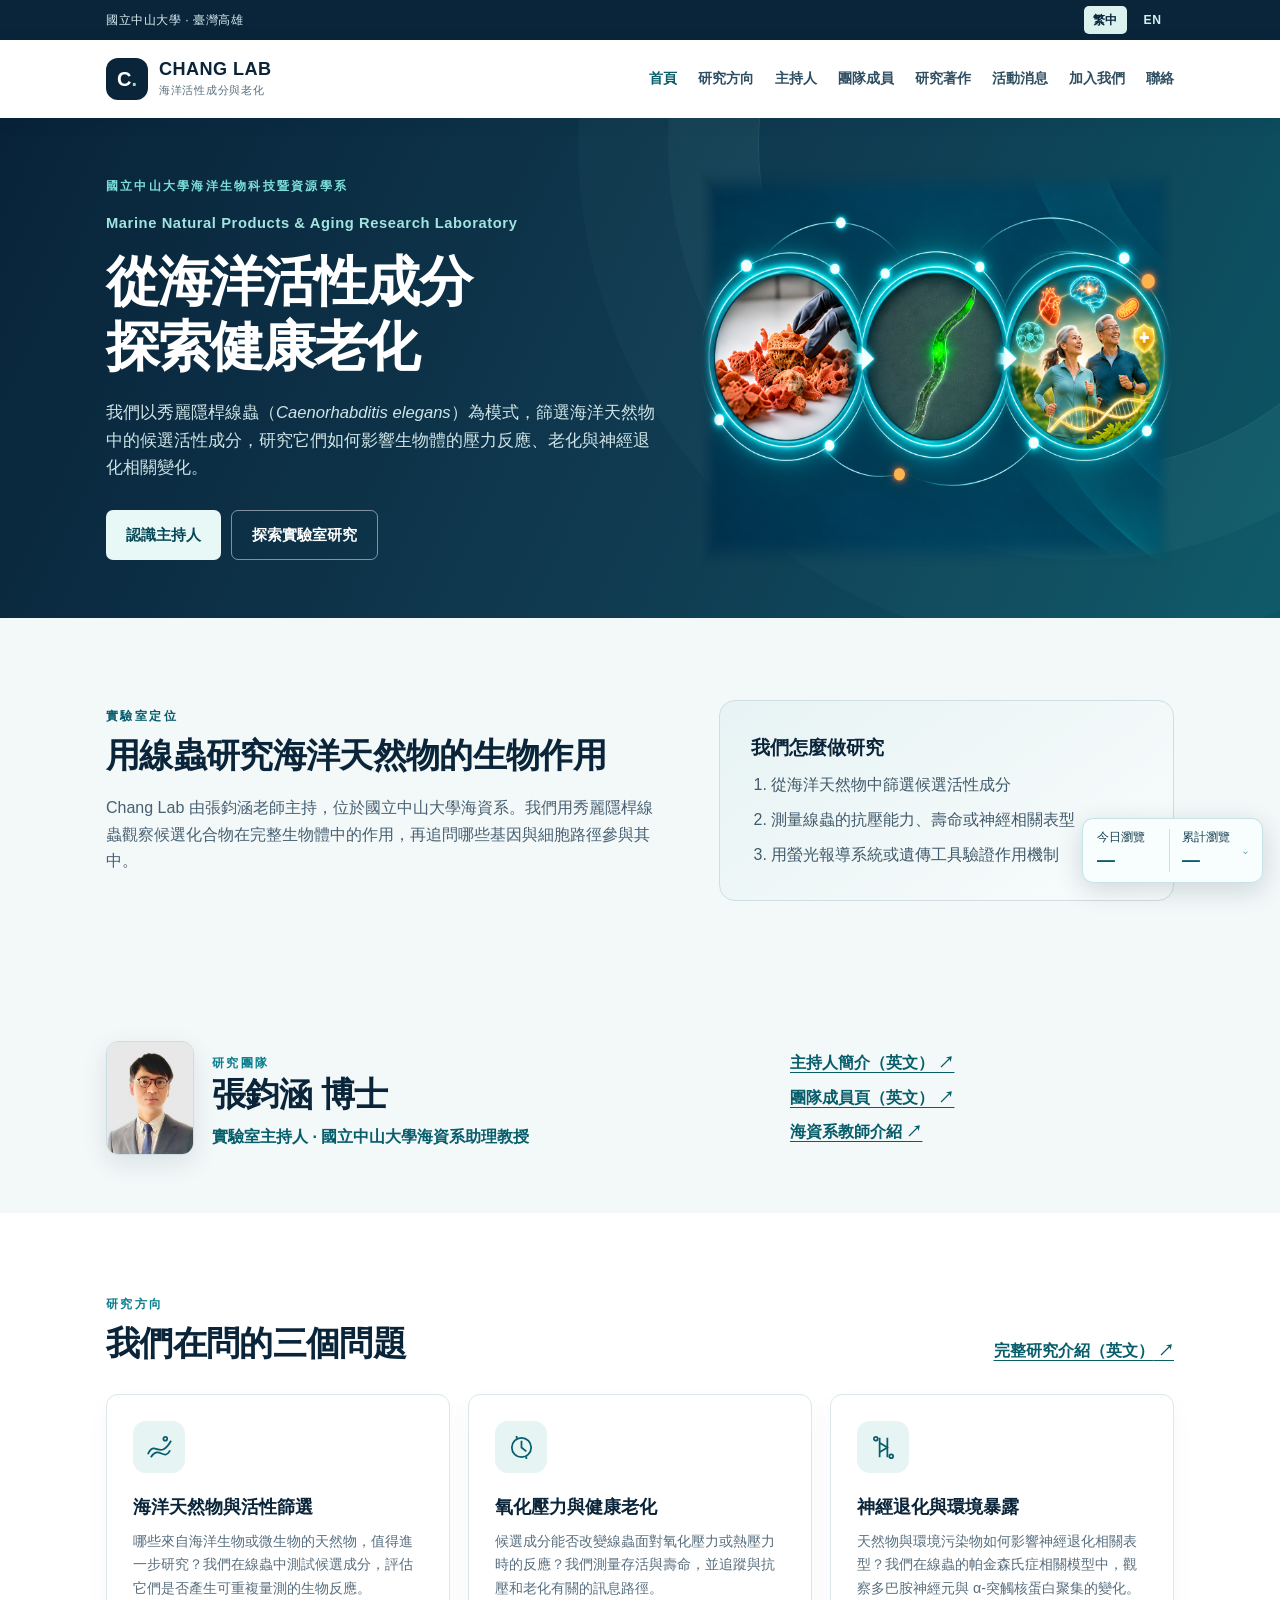
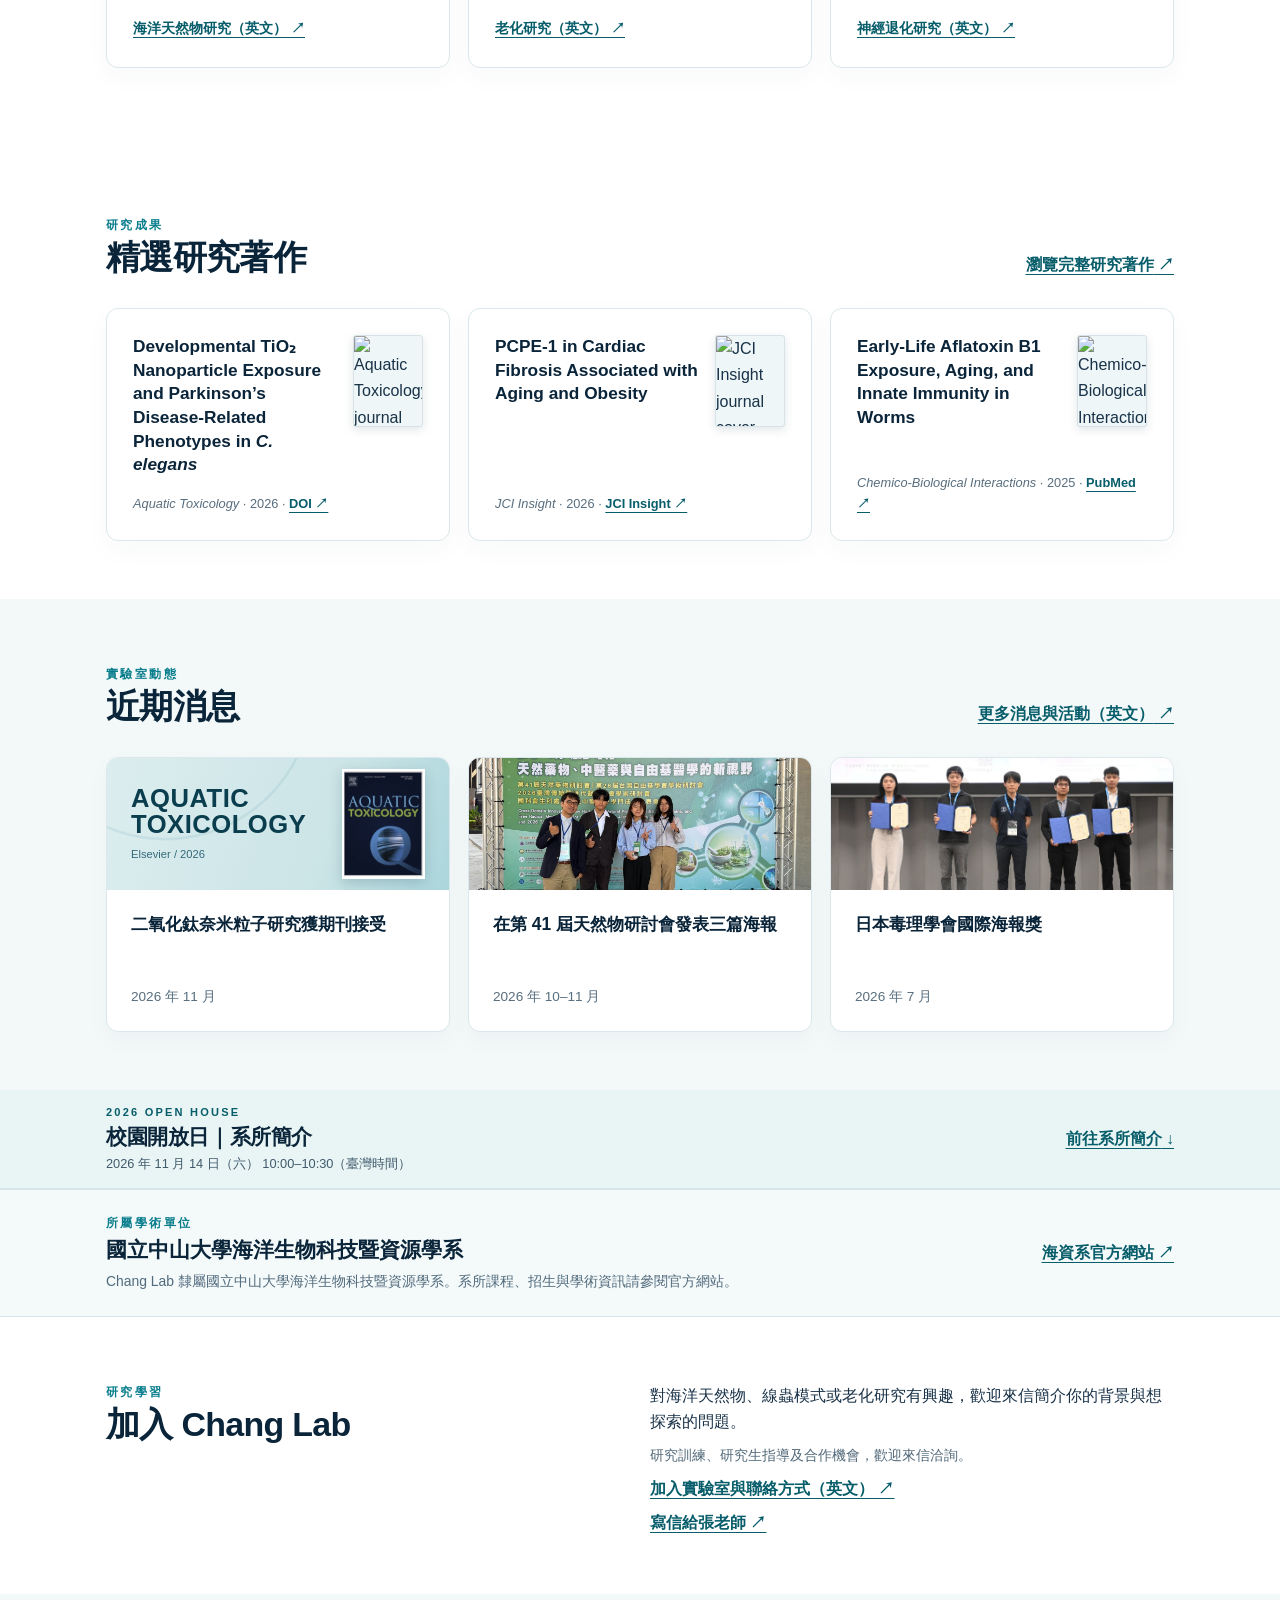
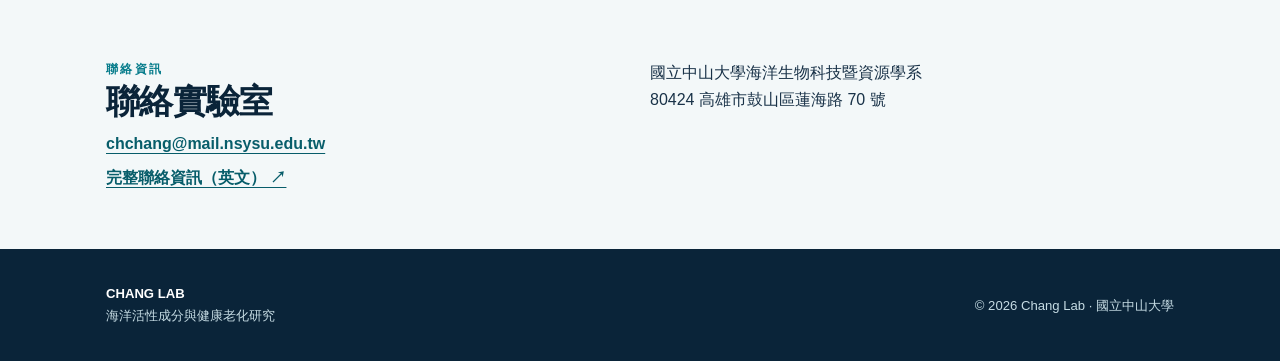
==== commit 1e2511ba: "Fix homepage markup; add monthly traffic charts and align PI columns with smaller portrait" ====
--- a/index.html
+++ b/index.html
@@ -169,30 +169,28 @@
     .visitor-stat strong{color:#075d6a;font-size:1.12rem;font-variant-numeric:tabular-nums}
     @media(max-width:480px){.visitor-counter{right:9px;bottom:9px;padding:7px 10px;gap:8px;font-size:.68rem}.visitor-stat + .visitor-stat{padding-left:8px}.visitor-stat strong{font-size:.98rem}}
 
-
-/* Expandable traffic history, using the existing CountAPI daily counters. */
-.visitor-counter{display:block;padding:0;min-width:154px}
-.visitor-counter summary{list-style:none;cursor:pointer;display:flex;gap:12px;align-items:center;padding:10px 14px}
+/* Aligned PI spotlight */
+#members .container.split{grid-template-columns:minmax(0,1fr) minmax(0,.58fr);gap:22px;align-items:center}
+#members .pi-home-intro{align-items:center;gap:18px;min-width:0}
+#members .pi-home-photo{width:88px;height:114px;object-fit:cover;object-position:center top}
+#members .pi-home-links{justify-self:start;min-width:0}
+#members .pi-home-links p{margin:8px 0}
+@media(max-width:760px){#members .container.split{grid-template-columns:1fr;gap:8px}#members .pi-home-photo{width:82px;height:106px}}
+/* Expandable monthly visitor statistics */
+.visitor-counter{display:block;padding:0}
+.visitor-counter summary{display:flex;align-items:center;gap:12px;padding:10px 14px;cursor:pointer;list-style:none}
 .visitor-counter summary::-webkit-details-marker{display:none}
 .visitor-counter summary::marker{content:""}
-.visitor-counter summary:focus-visible{outline:3px solid #087d8c;outline-offset:3px;border-radius:11px}
-.visitor-counter .visitor-stat{min-width:54px}
-.visitor-toggle-icon{color:#087d8c;flex:0 0 auto;margin-left:1px;transition:transform .2s}
-.visitor-counter[open] .visitor-toggle-icon{transform:rotate(180deg)}
-.visitor-history{position:absolute;right:0;bottom:calc(100% + 10px);width:min(510px,calc(100vw - 24px));max-height:min(76vh,660px);overflow:auto;background:#fff;border:1px solid #cbdfe3;border-radius:15px;padding:20px;box-shadow:0 12px 36px rgba(10,36,57,.2);color:#15384a}
-.visitor-history h3{font-size:1.05rem;line-height:1.35;margin:0 0 11px;color:var(--navy)}
-.visitor-history-actions{display:flex;gap:7px;margin-bottom:13px}
-.visitor-range{border:1px solid #cddfe3;border-radius:7px;padding:6px 12px;background:white;color:#205a68;cursor:pointer;font:inherit;font-size:.79rem}
-.visitor-range[aria-pressed="true"]{background:#e2f3f4;border-color:#7dbec8;font-weight:800}
-.visitor-range:focus-visible{outline:2px solid #087d8c;outline-offset:2px}
-.visitor-chart-block+.visitor-chart-block{margin-top:14px}
-.visitor-chart-heading{font-size:.83rem;font-weight:750;margin:0 0 5px;color:#194456}
-.visitor-chart{min-height:157px;border:1px solid #e1ecee;border-radius:9px;background:#fcfefe;padding:6px}
-.visitor-chart svg{width:100%;height:auto;display:block;overflow:visible}
-.visitor-note,.visitor-status{color:#597280;font-size:.73rem;line-height:1.5;margin:9px 0 0}
-.visitor-status:empty{display:none}
-@media(max-width:480px){.visitor-counter summary{padding:7px 10px;gap:8px}.visitor-history{padding:14px}.visitor-history h3{font-size:.99rem}.visitor-counter .visitor-stat{min-width:45px}}
-@media(prefers-reduced-motion:reduce){.visitor-toggle-icon{transition:none}}
+.visitor-counter summary:focus-visible{outline:2px solid #087d8c;outline-offset:3px;border-radius:10px}
+.visitor-toggle{margin-left:auto;color:#087d8c}
+.visitor-counter[open] .visitor-toggle{transform:rotate(180deg)}
+.visitor-panel{position:absolute;right:0;bottom:calc(100% + 9px);width:min(500px,calc(100vw - 20px));max-height:75vh;overflow:auto;padding:18px;border:1px solid #cbdfe3;border-radius:13px;background:white;box-shadow:0 10px 30px #0a24392c}
+.visitor-panel h3{margin:0 0 12px;font-size:1.08rem;color:#0a2439}
+.visitor-plot-title{margin:14px 0 5px;font-size:.84rem;font-weight:800}
+.visitor-plot{min-height:155px;background:#fbfdfd;border:1px solid #e3edef;border-radius:9px;padding:6px}
+.visitor-plot svg{width:100%;height:auto;display:block}
+.visitor-note{font-size:.73rem;color:#536e7e;line-height:1.5;margin:10px 0 0}
+@media(max-width:480px){.visitor-counter summary{padding:7px 10px;gap:8px}.visitor-panel{padding:13px}}
 
 /* Selected publications: compact journal cover thumbnails */
 #publications .card{display:flex;flex-direction:column;gap:16px;min-width:0}
@@ -281,7 +279,7 @@
           <h2 id="members-title"><span data-copy lang="zh-TW">張鈞涵 博士</span><span data-copy lang="en">Chun-Han Chang, Ph.D.</span></h2>
           <p class="profile-meta"><span data-copy lang="zh-TW">實驗室主持人 · 國立中山大學海資系助理教授</span><span data-copy lang="en">Principal Investigator · Assistant Professor, NSYSU</span></p>
         </div></div>
-        <div>
+        <div class="pi-home-links">
           <p><a class="textlink" href="pi.html"><span data-copy lang="zh-TW">主持人簡介（英文）</span><span data-copy lang="en">View PI profile</span> ↗</a></p>
           <p><a class="textlink" href="members.html"><span data-copy lang="zh-TW">團隊成員頁（英文）</span><span data-copy lang="en">Meet the team</span> ↗</a></p>
           <p><a class="textlink" href="https://mbr.nsysu.edu.tw/p/405-1260-359452,c23194.php?Lang=zh-tw"><span data-copy lang="zh-TW">海資系教師介紹</span><span data-copy lang="en">Official faculty profile (Chinese)</span> ↗</a></p>
@@ -437,175 +435,50 @@
   </footer>
   <script>
     const languageOptions = document.querySelectorAll('.language-options a');
-    const metada  <details class="visitor-counter" id="visitor-counter" aria-label="Website page view statistics">
-    <summary aria-controls="visitor-history" title="Click to show daily and cumulative page-view charts">
-      <span class="visitor-stat"><span data-copy lang="zh-TW">今日瀏覽</span><span data-copy lang="en">Today</span><strong id="views-today" aria-live="polite">—</strong></span>
-      <span class="visitor-stat"><span data-copy lang="zh-TW">累計瀏覽</span><span data-copy lang="en">Total</span><strong id="views-total" aria-live="polite">—</strong></span>
-      <svg class="visitor-toggle-icon" xmlns="http://www.w3.org/2000/svg" width="13" height="13" viewBox="0 0 24 24" fill="none" stroke="currentColor" stroke-width="2.5" aria-hidden="true"><path d="m6 9 6 6 6-6"/></svg>
-    </summary>
-    <div class="visitor-history" id="visitor-history">
-      <h3><span data-copy lang="zh-TW">網站瀏覽趨勢</span><span data-copy lang="en">Website traffic trends</span></h3>
-      <div class="visitor-history-actions" aria-label="Choose chart time range">
-        <button class="visitor-range" data-days="7" aria-pressed="true" type="button"><span data-copy lang="zh-TW">近 7 日</span><span data-copy lang="en">Last 7 days</span></button>
-        <button class="visitor-range" data-days="30" aria-pressed="false" type="button"><span data-copy lang="zh-TW">近 30 日</span><span data-copy lang="en">Last 30 days</span></button>
-      </div>
-      <div class="visitor-chart-block">
-        <p class="visitor-chart-heading"><span data-copy lang="zh-TW">每日瀏覽次數</span><span data-copy lang="en">Daily page views</span></p>
-        <div class="visitor-chart" id="visitor-daily-chart" role="img" aria-label="Daily page view line chart"></div>
-      </div>
-      <div class="visitor-chart-block">
-        <p class="visitor-chart-heading"><span data-copy lang="zh-TW">累積瀏覽次數</span><span data-copy lang="en">Cumulative page views</span></p>
-        <div class="visitor-chart" id="visitor-cumulative-chart" role="img" aria-label="Cumulative page view area chart"></div>
-      </div>
-      <p class="visitor-status" id="visitor-status" role="status" aria-live="polite"></p>
-      <p class="visitor-note"><span data-copy lang="zh-TW">自 2026/11/13 起計數；臺灣時間。圖表呈現網頁瀏覽次數，非不重複訪客。</span><span data-copy lang="en">Counted since 13 Nov 2026 (Taiwan time). Page views, not unique visitors.</span></p>
-    </div>
-  </details>
-  <script>
-  (function(){
-    'use strict';
-    const base='https://countapi.mileshilliard.com/api/v1/';
-    const initial='2026-11-13';
-    const today=new Intl.DateTimeFormat('en-CA',{timeZone:'Asia/Taipei',year:'numeric',month:'2-digit',day:'2-digit'}).format(new Date()).replaceAll('/','-');
-    const dailyPrefix='chlab_nsysu_home_views_';
-    const totalKey='chlab_nsysu_home_views_total_20261113';
-    const counter=document.getElementById('visitor-counter');
-    const status=document.getElementById('visitor-status');
-    const cached=new Map();
-    const num=new Intl.NumberFormat('en-US');
-    const zh=()=>document.documentElement.dataset.language!=='en';
-    const msg=(cn,en)=>zh()?cn:en;
-    let range=7;
-    let running=false;
-    let total=null;
-    function dateISO(d){return d.toISOString().slice(0,10);}
-    function recentDates(n){
-      const start=new Date(initial+'T00:00:00Z');
-      const end=new Date(today+'T00:00:00Z');
-      const dates=[];
-      for(let i=n-1;i>=0;i--){
-        const d=new Date(end.getTime()-i*86400000);
-        if(d>=start) dates.push(dateISO(d));
+    const metadata = {
+      'zh-TW': {
+        title: 'Chang Lab｜海洋活性成分與健康老化',
+        description: '國立中山大學張鈞涵博士主持 Marine Natural Products & Aging Research Laboratory，以秀麗隱桿線蟲研究海洋天然物與老化。'
+      },
+      en: {
+        title: 'Chang Lab | Marine Natural Products & Aging Research Laboratory',
+        description: 'Led by Chun-Han Chang, Ph.D., the Marine Natural Products & Aging Research Laboratory studies marine natural products, aging, and neurodegeneration using C. elegans.'
       }
-      return dates;
-    }
-    async function request(key,mode){
-      const response=await fetch(base+mode+'/'+encodeURIComponent(key),{cache:'no-store'});
-      if(mode==='get'&&response.status===404) return null;
-      if(!response.ok) throw Error('CountAPI '+response.status);
-      const data=await response.json();
-      const value=Number(data.value);
-      if(!Number.isFinite(value)||value<0)throw Error('Invalid page-view count');
-      return value;
-    }
-    async function countOnce(key,id){
-      const el=document.getElementById(id);
-      let counted=false;
-      try{counted=!!sessionStorage.getItem('chlab-counted-'+key);}catch(e){}
-      try{
-        let value=await request(key,counted?'get':'hit');
-        if(value===null){value=await request(key,'hit');counted=false;}
-        el.textContent=num.format(value);
-        if(!counted)try{sessionStorage.setItem('chlab-counted-'+key,'1');}catch(e){}
-        return value;
-      }catch(e){el.textContent='—';el.title=msg('計數器暫時無法讀取','Counter temporarily unavailable');return null;}
-    }
-    const initialCounts=Promise.all([countOnce(dailyPrefix+today,'views-today'),countOnce(totalKey,'views-total')]).then(values=>{
-      if(values[0]!==null)cached.set(today,values[0]);
-      total=values[1];
-      return values;
+    };
+
+    function showLanguage(language) {
+      document.documentElement.lang = language;
+      document.documentElement.dataset.language = language;
+      document.title = metadata[language].title;
+      document.querySelector('meta[name="description"]').content = metadata[language].description;
+      languageOptions.forEach(link => {
+        if (link.hreflang === language) {
+          link.setAttribute('aria-current', 'true');
+        } else {
+          link.removeAttribute('aria-current');
+        }
+      });
+    }
+
+    languageOptions.forEach(link => {
+      link.addEventListener('click', event => {
+        if (event.ctrlKey || event.metaKey || event.shiftKey || event.altKey) return;
+        event.preventDefault();
+        const url = new URL(location.href);
+        url.searchParams.set('lang', link.hreflang);
+        if (location.protocol !== 'file:') history.replaceState(null, '', url);
+        showLanguage(link.hreflang);
+      });
     });
-    async function readDay(date){
-      if(cached.has(date))return cached.get(date);
-      try{
-        const value=await request(dailyPrefix+date,'get');
-        const resolved=value===null?0:value; // an uncreated historical day had zero recorded visits
-        cached.set(date,resolved);
-        return resolved;
-      }catch(e){return null;} // fetch failure is not a zero count
-    }
-    function svgChart(target,rows,kind){
-      const node=document.getElementById(target);
-      node.replaceChildren();
-      if(!rows.length||rows.every(p=>p.value===null)){
-        node.textContent=msg('暫無可用的歷史資料','Historical data unavailable');
-        return;
-      }
-      const ns='http://www.w3.org/2000/svg',W=446,H=165,L=41,R=12,T=16,B=29;
-      const svg=document.createElementNS(ns,'svg');
-      svg.setAttribute('viewBox','0 0 '+W+' '+H);
-      svg.setAttribute('role','img');
-      svg.setAttribute('aria-label',msg(kind==='daily'?'每日瀏覽折線圖':'累積瀏覽面積圖',kind==='daily'?'Daily page view line chart':'Cumulative page view area chart'));
-      const values=rows.filter(p=>p.value!==null).map(p=>p.value);
-      const ymin=0,ymax=Math.max(1,...values);
-      const x=i=>L+(rows.length===1?(W-L-R)/2:i*(W-L-R)/(rows.length-1));
-      const y=n=>H-B-(n-ymin)/(ymax-ymin)*(H-T-B);
-      function add(tag,attrs,parent=svg,textValue){
-        const e=document.createElementNS(ns,tag);
-        Object.keys(attrs||{}).forEach(k=>e.setAttribute(k,attrs[k]));
-        if(textValue!==undefined)e.textContent=textValue;
-        parent.appendChild(e);return e;
-      }
-      for(let i=0;i<=3;i++){
-        const v=ymax*i/3,py=y(v);
-        add('line',{x1:L,y1:py,x2:W-R,y2:py,stroke:'#e4edef','stroke-width':'1'});
-        add('text',{x:L-7,y:py+4,'text-anchor':'end',fill:'#627988','font-size':'10'},svg,num.format(Math.round(v)));
-      }
-      const ticks=[0,Math.floor((rows.length-1)/2),rows.length-1].filter((x,i,a)=>a.indexOf(x)===i);
-      ticks.forEach(i=>add('text',{x:x(i),y:H-8,'text-anchor':'middle',fill:'#627988','font-size':'10'},svg,rows[i].date.slice(5).replace('-','/')));
-      const color=kind==='daily'?'#087d8c':'#2b798c';
-      let group=[];
-      function draw(segment){
-        if(!segment.length)return;
-        const d=segment.map((p,i)=>(i?'L':'M')+x(p.idx).toFixed(1)+' '+y(p.value).toFixed(1)).join(' ');
-        if(kind==='cumulative'){
-          const area=d+' L'+x(segment[segment.length-1].idx).toFixed(1)+' '+(H-B)+' L'+x(segment[0].idx).toFixed(1)+' '+(H-B)+' Z';
-          add('path',{d:area,fill:'#b8dde2','fill-opacity':'.52'});
-        }
-        add('path',{d,stroke:color,'stroke-width':'2.6',fill:'none','stroke-linecap':'round','stroke-linejoin':'round'});
-        segment.forEach(p=>{
-          const circle=add('circle',{cx:x(p.idx),cy:y(p.value),r:rows.length>18?'2.4':'3.6',fill:'#fff',stroke:color,'stroke-width':'2'});
-          add('title',{},circle,p.date+' · '+num.format(p.value));
-        });
-      }
-      rows.forEach((p,idx)=>{if(p.value===null){draw(group);group=[];}else{group.push({...p,idx});}});
-      draw(group);
-      node.appendChild(svg);
-    }
-    async function render(){
-      if(running)return;
-      running=true;
-      status.textContent=msg('正在讀取每日歷史紀錄…','Loading daily history…');
-      try{
-        const dates=recentDates(range);
-        // Read in small batches to avoid overwhelming the public counter endpoint.
-        for(let i=0;i<dates.length;i+=5){await Promise.all(dates.slice(i,i+5).map(readDay));}
-        await initialCounts;
-        const daily=dates.map(date=>({date,value:cached.has(date)?cached.get(date):null}));
-        // Anchor cumulative values to the existing total counter, subtracting known later days.
-        // If any later day failed to load, previous cumulative values are unknown, not zero.
-        let later=0,valid=total!==null;
-        const cumulative=new Array(daily.length);
-        for(let i=daily.length-1;i>=0;i--){
-          const point=daily[i];
-          cumulative[i]={date:point.date,value:valid?Math.max(0,total-later):null};
-          if(point.value===null)valid=false;
-          else later+=point.value;
-        }
-        svgChart('visitor-daily-chart',daily,'daily');
-        svgChart('visitor-cumulative-chart',cumulative,'cumulative');
-        const missing=daily.filter(p=>p.value===null).length;
-        status.textContent=missing?msg('有 '+missing+' 天紀錄暫時無法取得；缺失資料不以零代替。',missing+' daily records unavailable; missing data are not shown as zero.'):total===null?msg('累計總數暫時無法取得，累積圖可能無法顯示。','Total unavailable; cumulative trend cannot be completed.'):'';
-      }finally{running=false;}
-    }
-    counter.addEventListener('toggle',()=>{if(counter.open)render();});
-    counter.querySelectorAll('.visitor-range').forEach(button=>button.addEventListener('click',()=>{
-      range=Number(button.dataset.days);
-      counter.querySelectorAll('.visitor-range').forEach(b=>b.setAttribute('aria-pressed',String(b===button)));
-      render();
-    }));
-  })();
-  </script>() => setMenu(!nav.classList.contains('open')));
+    showLanguage(initialLanguage);
+
+    const menuButton = document.getElementById('menuButton');
+    const nav = document.getElementById('navLinks');
+    function setMenu(open) {
+      nav.classList.toggle('open', open);
+      menuButton.setAttribute('aria-expanded', String(open));
+    }
+    menuButton.addEventListener('click', () => setMenu(!nav.classList.contains('open')));
     nav.querySelectorAll('a').forEach(link => link.addEventListener('click', () => setMenu(false)));
     document.querySelector('header').addEventListener('keydown', event => {
       if (event.key === 'Escape' && nav.classList.contains('open')) {
@@ -615,31 +488,105 @@
     });
   </script>
 
-  <aside class="visitor-counter" aria-label="Website page view statistics" title="Page views counted since 13 November 2026 (Taiwan time); counts are not unique visitors.">
-    <span class="visitor-stat"><span data-copy lang="zh-TW">今日瀏覽</span><span data-copy lang="en">Today</span><strong id="views-today" aria-live="polite">—</strong></span>
-    <span class="visitor-stat"><span data-copy lang="zh-TW">累計瀏覽</span><span data-copy lang="en">Total</span><strong id="views-total" aria-live="polite">—</strong></span>
-  </aside>
+  <details class="visitor-counter" id="visitor-counter">
+    <summary aria-controls="visitor-panel" title="Expand monthly website statistics">
+      <span class="visitor-stat"><span data-copy lang="zh-TW">今日瀏覽</span><span data-copy lang="en">Today</span><strong id="views-today">—</strong></span>
+      <span class="visitor-stat"><span data-copy lang="zh-TW">累計瀏覽</span><span data-copy lang="en">Total</span><strong id="views-total">—</strong></span>
+      <span class="visitor-toggle" aria-hidden="true">⌄</span>
+    </summary>
+    <div class="visitor-panel" id="visitor-panel">
+      <h3><span data-copy lang="zh-TW">網站瀏覽趨勢</span><span data-copy lang="en">Website traffic trends</span></h3>
+      <p class="visitor-plot-title"><span data-copy lang="zh-TW">每月瀏覽量</span><span data-copy lang="en">Monthly views</span></p><div class="visitor-plot" id="visitor-monthly"></div>
+      <p class="visitor-plot-title"><span data-copy lang="zh-TW">累積瀏覽量</span><span data-copy lang="en">Cumulative views</span></p><div class="visitor-plot" id="visitor-cumulative"></div>
+      <p class="visitor-note" id="visitor-note" role="status" aria-live="polite"></p>
+      <p class="visitor-note"><span data-copy lang="zh-TW">自 2026/11/13 起計數（臺灣時間），統計網頁瀏覽次數，非不重複訪客。</span><span data-copy lang="en">Since Nov 13, 2026 (Taiwan time); page views, not unique visitors.</span></p>
+    </div>
+  </details>
   <script>
   (function(){
     const base='https://countapi.mileshilliard.com/api/v1/';
     const day=new Intl.DateTimeFormat('en-CA',{timeZone:'Asia/Taipei',year:'numeric',month:'2-digit',day:'2-digit'}).format(new Date()).replaceAll('/','-');
-    const keys=[['chlab_nsysu_home_views_'+day,'views-today'],['chlab_nsysu_home_views_total_20261113','views-total']];
-    keys.forEach(async ([key,id])=>{
+    const prefix='chlab_nsysu_home_views_',totalKey='chlab_nsysu_home_views_total_20261113';
+    const counts=new Map(),first='2026-11-13',chartPanel=document.getElementById('visitor-counter');
+    const note=document.getElementById('visitor-note');
+    let total=null,loading=false;
+    const zh=()=>document.documentElement.dataset.language!=='en';
+    function str(cn,en){return zh()?cn:en;}
+    async function fetchCount(key,method){
+      const r=await fetch(base+method+'/'+encodeURIComponent(key),{cache:'no-store'});
+      if(method==='get'&&r.status===404)return 0;
+      if(!r.ok)throw Error('Counter unavailable');
+      const data=await r.json(),n=Number(data.value);
+      if(!Number.isFinite(n)||n<0)throw Error('Invalid counter');
+      return n;
+    }
+    async function countCurrent(key,id){
       const el=document.getElementById(id);
-      try {
-        const seenKey='chlab-counted-'+key;
-        let mode='hit';
-        try { if(sessionStorage.getItem(seenKey)) mode='get'; }catch(e){}
-        let resp=await fetch(base+mode+'/'+encodeURIComponent(key),{cache:'no-store'});
-        if(mode==='get'&&resp.status===404){mode='hit';resp=await fetch(base+mode+'/'+encodeURIComponent(key),{cache:'no-store'});}
-        if(!resp.ok)throw Error('Count service unavailable');
-        const data=await resp.json();
-        const n=Number(data.value);
-        if(!Number.isFinite(n))throw Error('Invalid count');
+      let seen=false;try{seen=!!sessionStorage.getItem('chlab-counted-'+key)}catch(e){}
+      try{
+        let n=await fetchCount(key,seen?'get':'hit');
+        if(seen&&n===0)n=await fetchCount(key,'hit');
         el.textContent=n.toLocaleString();
-        if(mode==='hit')try{sessionStorage.setItem(seenKey,'1');}catch(e){}
-      }catch(e){el.textContent='—';el.title='Counter temporarily unavailable';}
-    });
+        try{sessionStorage.setItem('chlab-counted-'+key,'1')}catch(e){}
+        return n;
+      }catch(e){el.textContent='—';return null}
+    }
+    const active=Promise.all([countCurrent(prefix+day,'views-today'),countCurrent(totalKey,'views-total')]).then(a=>{if(a[0]!==null)counts.set(day,a[0]);total=a[1]});
+    function monthList(){
+      const list=[],start=new Date(first+'T00:00:00Z'),end=new Date(day+'T00:00:00Z');
+      const d=new Date(Date.UTC(start.getUTCFullYear(),start.getUTCMonth(),1));
+      while(d<=end){list.push(d.toISOString().slice(0,7));d.setUTCMonth(d.getUTCMonth()+1)}
+      return list;
+    }
+    function daysOf(month){
+      const [year,m]=month.split('-').map(Number);
+      const firstStamp=Date.parse(first+'T00:00:00Z'),endStamp=Date.parse(day+'T00:00:00Z');
+      const result=[];
+      for(let t=Date.UTC(year,m-1,1);t<=Date.UTC(year,m,0);t+=86400000)
+        if(t>=firstStamp&&t<=endStamp)result.push(new Date(t).toISOString().slice(0,10));
+      return result;
+    }
+    async function getDay(d){
+      if(counts.has(d))return;
+      try{counts.set(d,await fetchCount(prefix+d,'get'))}catch(e){counts.set(d,null)}
+    }
+    function paint(id,arr,area){
+      const el=document.getElementById(id);el.replaceChildren();
+      if(!arr.length||arr.every(p=>p.count===null)){el.textContent=str('尚無可用資料','No available data');return}
+      const ns='http://www.w3.org/2000/svg',W=460,H=165,L=45,R=12,T=15,B=31;
+      const svg=document.createElementNS(ns,'svg');svg.setAttribute('viewBox','0 0 '+W+' '+H);
+      svg.setAttribute('role','img');svg.setAttribute('aria-label',area?'Cumulative monthly page views':'Monthly page views');
+      const make=(tag,props,text,parent=svg)=>{const node=document.createElementNS(ns,tag);Object.entries(props).forEach(([k,v])=>node.setAttribute(k,String(v)));if(text!=null)node.textContent=text;parent.appendChild(node);return node};
+      const max=Math.max(1,...arr.filter(p=>p.count!==null).map(p=>p.count));
+      const x=i=>L+(arr.length===1?(W-L-R)/2:i*(W-L-R)/(arr.length-1));
+      const y=n=>H-B-(n/max)*(H-T-B);
+      for(let k=0;k<4;k++){const v=max*k/3,py=y(v);make('line',{x1:L,y1:py,x2:W-R,y2:py,stroke:'#e3eef0'},null);make('text',{x:L-6,y:py+3,'text-anchor':'end',fill:'#627985','font-size':10},Math.round(v).toLocaleString())}
+      let points=[];
+      function draw(){if(!points.length)return;
+        const path=points.map((p,i)=>(i?'L':'M')+x(p.index)+','+y(p.count)).join(' ');
+        if(area)make('path',{d:path+' L'+x(points[points.length-1].index)+','+(H-B)+' L'+x(points[0].index)+','+(H-B)+' Z',fill:'#c9e6e8'},null);
+        make('path',{d:path,fill:'none',stroke:area?'#267789':'#087d8c','stroke-width':2.6,'stroke-linecap':'round','stroke-linejoin':'round'},null);
+        points.forEach(p=>{const dot=make('circle',{cx:x(p.index),cy:y(p.count),r:3.5,fill:'#fff',stroke:'#087d8c','stroke-width':2},null);make('title',{},p.month+': '+p.count.toLocaleString(),dot)});
+        points=[];
+      }
+      arr.forEach((p,i)=>{if(p.count===null)draw();else points.push({...p,index:i})});draw();
+      arr.forEach((p,i)=>{if(arr.length<=12||i%Math.ceil(arr.length/9)===0||i===arr.length-1)make('text',{x:x(i),y:H-8,'text-anchor':'middle',fill:'#657f89','font-size':arr.length>12?8:10},p.month.slice(2).replace('-','/'))});
+      el.appendChild(svg);
+    }
+    async function show(){
+      if(loading)return;loading=true;note.textContent=str('正在彙整每月瀏覽量…','Loading monthly trends…');
+      try{
+        await active;const months=monthList(),days=months.flatMap(daysOf);
+        for(let i=0;i<days.length;i+=8)await Promise.all(days.slice(i,i+8).map(getDay));
+        const monthly=months.map(month=>{const values=daysOf(month).map(d=>counts.get(d));return{month,count:values.some(v=>v==null)?null:values.reduce((a,b)=>a+b,0)}});
+        let after=0,valid=total!==null;const cumulative=new Array(monthly.length);
+        for(let i=monthly.length-1;i>=0;i--){cumulative[i]={month:monthly[i].month,count:valid?Math.max(0,total-after):null};if(monthly[i].count===null)valid=false;else after+=monthly[i].count}
+        paint('visitor-monthly',monthly,false);paint('visitor-cumulative',cumulative,true);
+        note.textContent=monthly.some(x=>x.count===null)?str('部分月份資料暫時無法讀取，圖中保留缺口。','Some monthly data unavailable; gaps are preserved.'):total===null?str('累計計數暫時無法取得。','Cumulative counter unavailable.'):'';
+      }catch(e){note.textContent=str('無法載入歷史計數。','Unable to load historical statistics.')}
+      finally{loading=false}
+    }
+    chartPanel.addEventListener('toggle',()=>{if(chartPanel.open)show()});
   })();
   </script>
 </body>
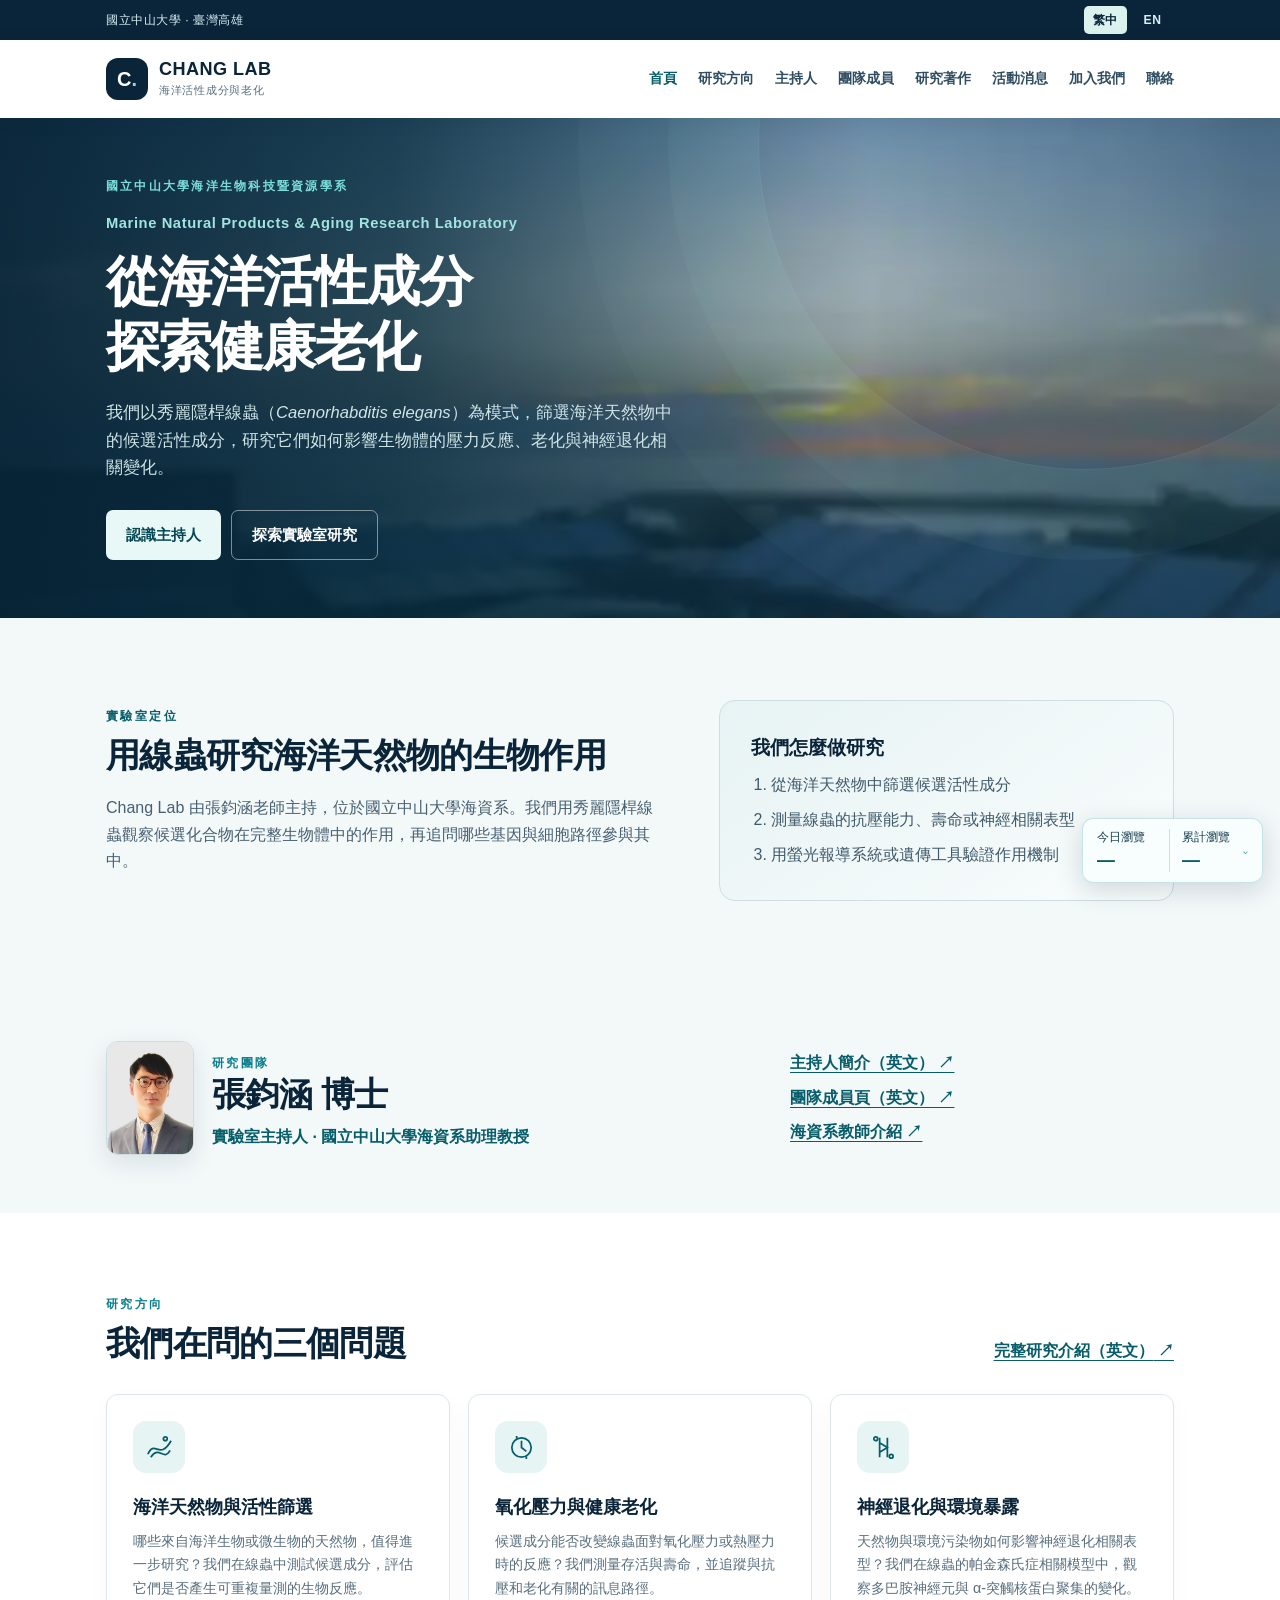
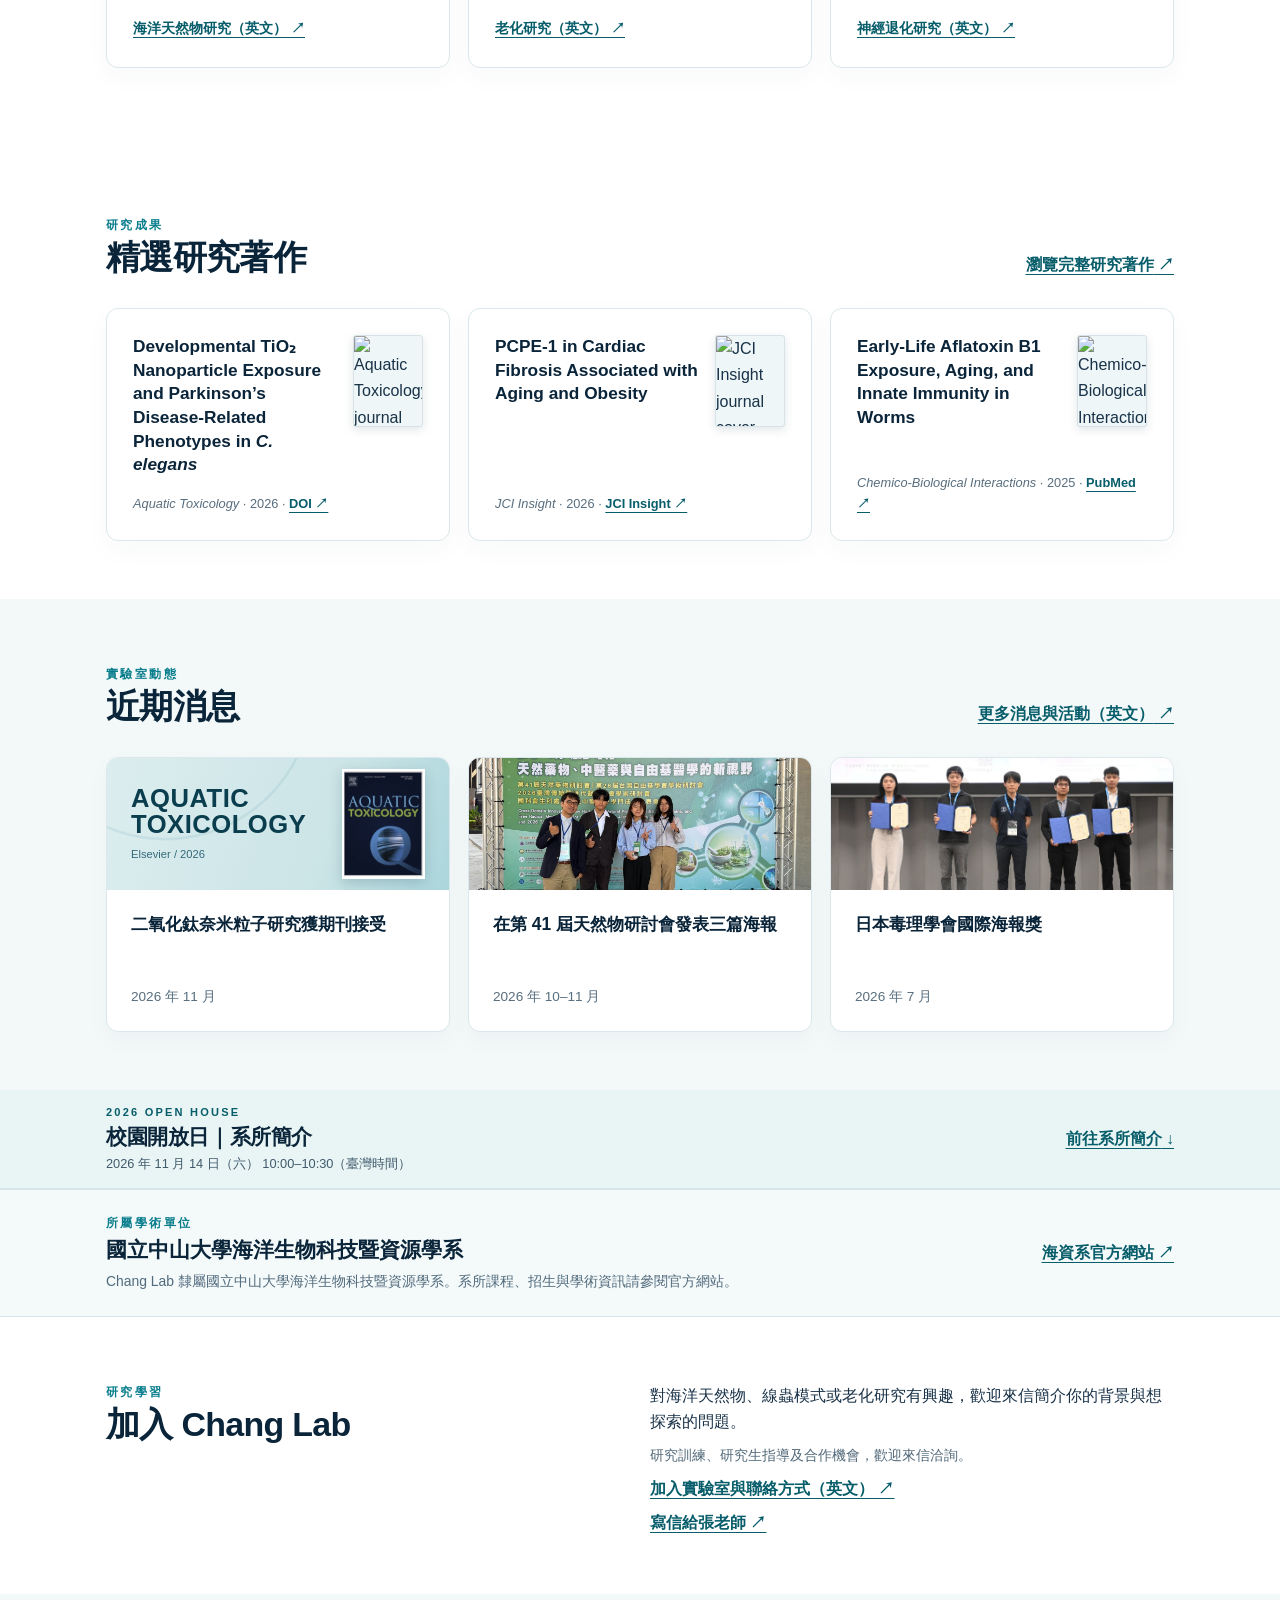
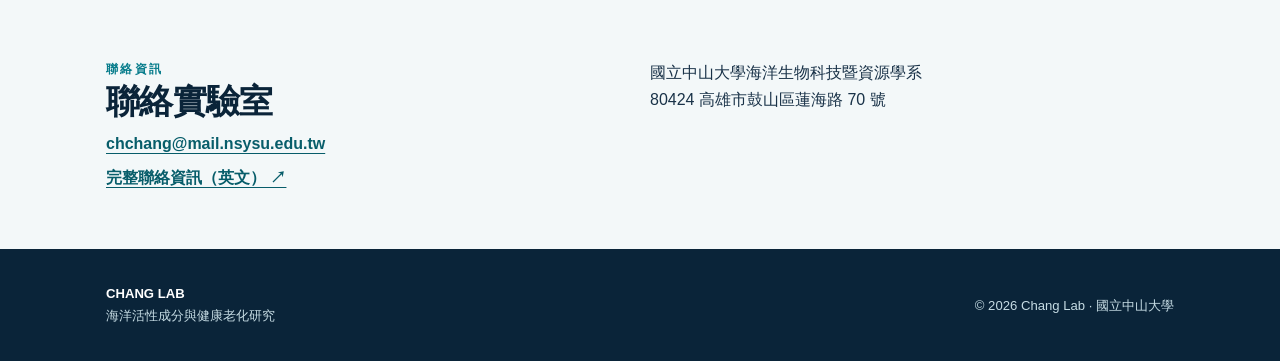
==== commit 65118d24: "Publish NSYSU ocean sunset as blurred full-width homepage hero background" ====
--- a/index.html
+++ b/index.html
@@ -192,6 +192,22 @@
 .visitor-note{font-size:.73rem;color:#536e7e;line-height:1.5;margin:10px 0 0}
 @media(max-width:480px){.visitor-counter summary{padding:7px 10px;gap:8px}.visitor-panel{padding:13px}}
 
+/* 2026-11-15: sunset-view hero, user-supplied NSYSU waterfront photo */
+#home.hero{
+  background-image:linear-gradient(90deg,rgba(6,35,54,.94) 0%,rgba(7,43,60,.81) 31%,rgba(10,48,67,.31) 68%,rgba(8,44,60,.40) 100%),linear-gradient(0deg,rgba(5,37,51,.54),transparent 56%),url("assets/chang-lab-ocean-blurred-hero.svg");
+  background-position:center,center,center 53%;
+  background-size:cover,cover,cover;
+  background-repeat:no-repeat;
+}
+#home .hero-inner{display:flex;align-items:center;justify-content:flex-start;min-height:500px}
+#home .hero-inner>div:first-child{width:min(100%,780px);position:relative;z-index:2}
+#home .hero-art{display:none}
+#home .hero:before{pointer-events:none}
+@media(max-width:760px){
+ #home .hero-inner{min-height:520px}
+ #home.hero{background-position:center,center,54% center}
+}
+
 /* Selected publications: compact journal cover thumbnails */
 #publications .card{display:flex;flex-direction:column;gap:16px;min-width:0}
 #publications .pub-featured-top{display:flex;align-items:flex-start;gap:12px;min-width:0;flex:1}
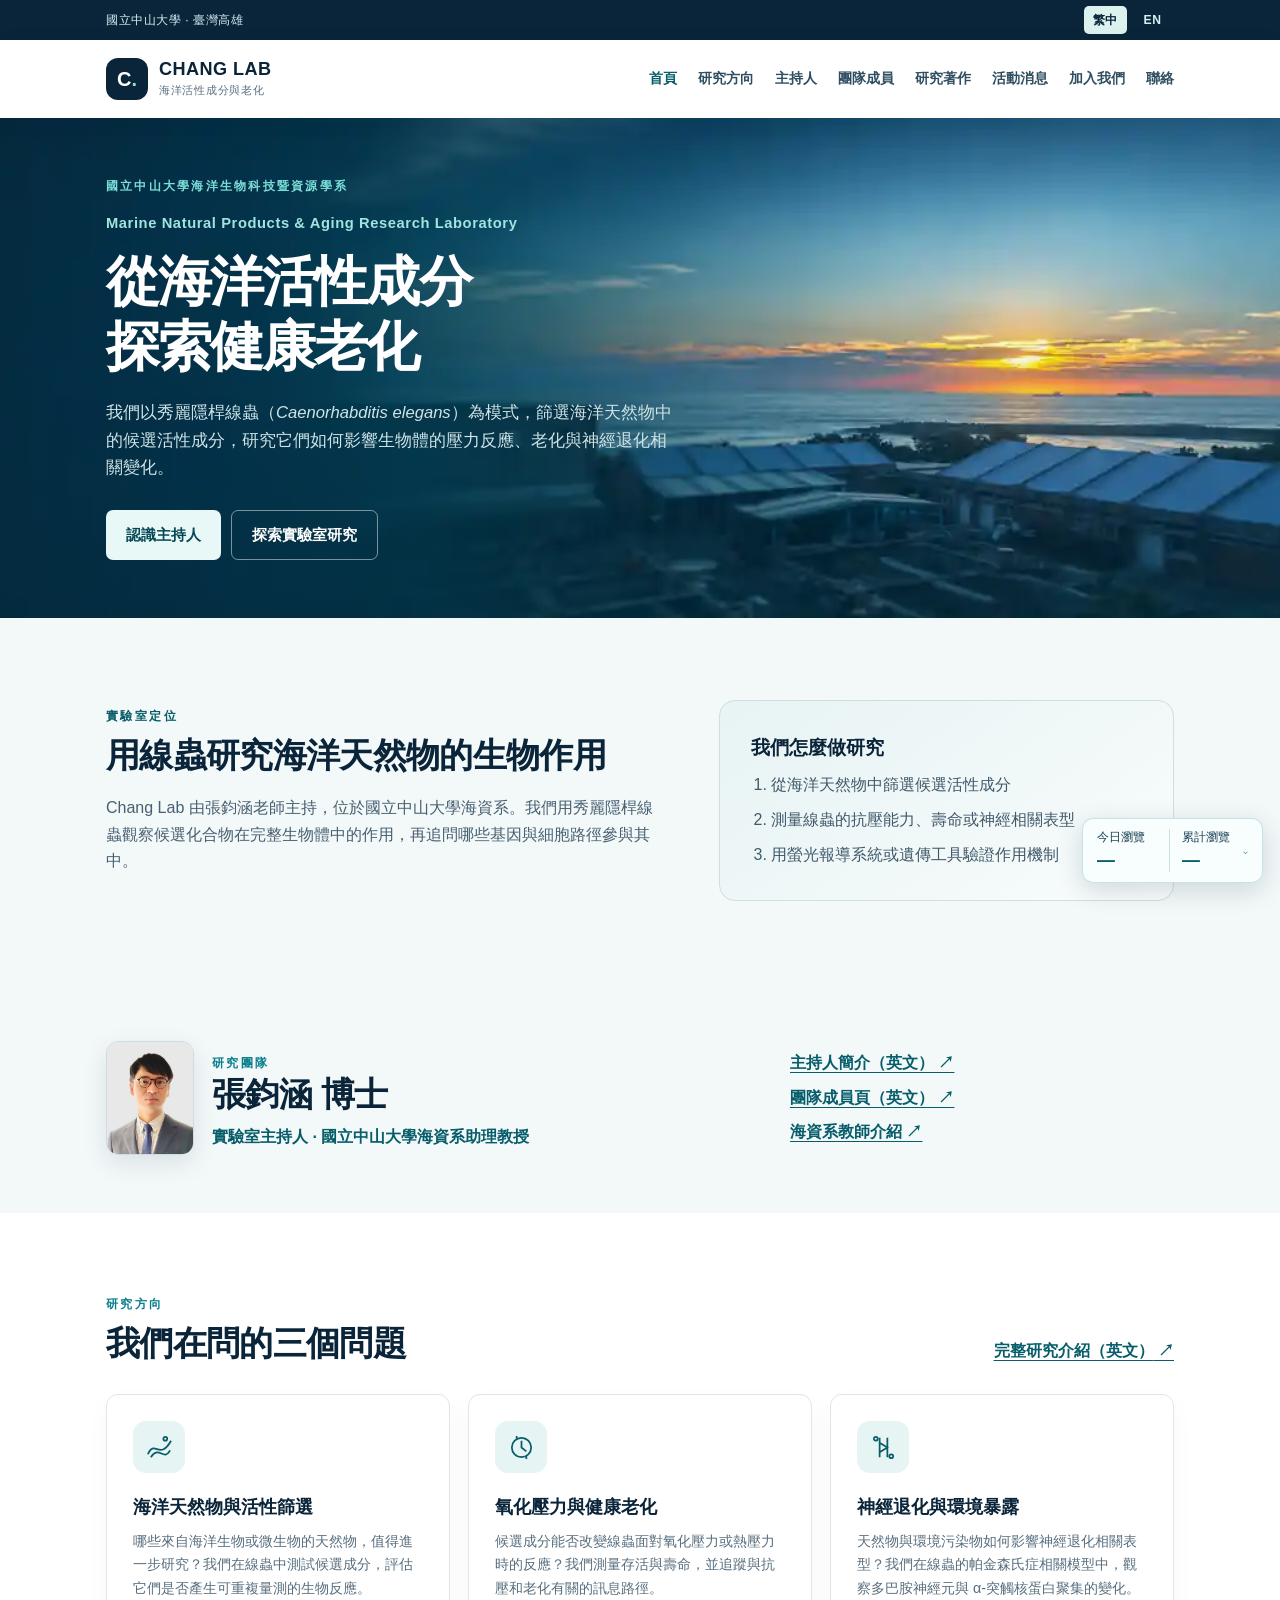
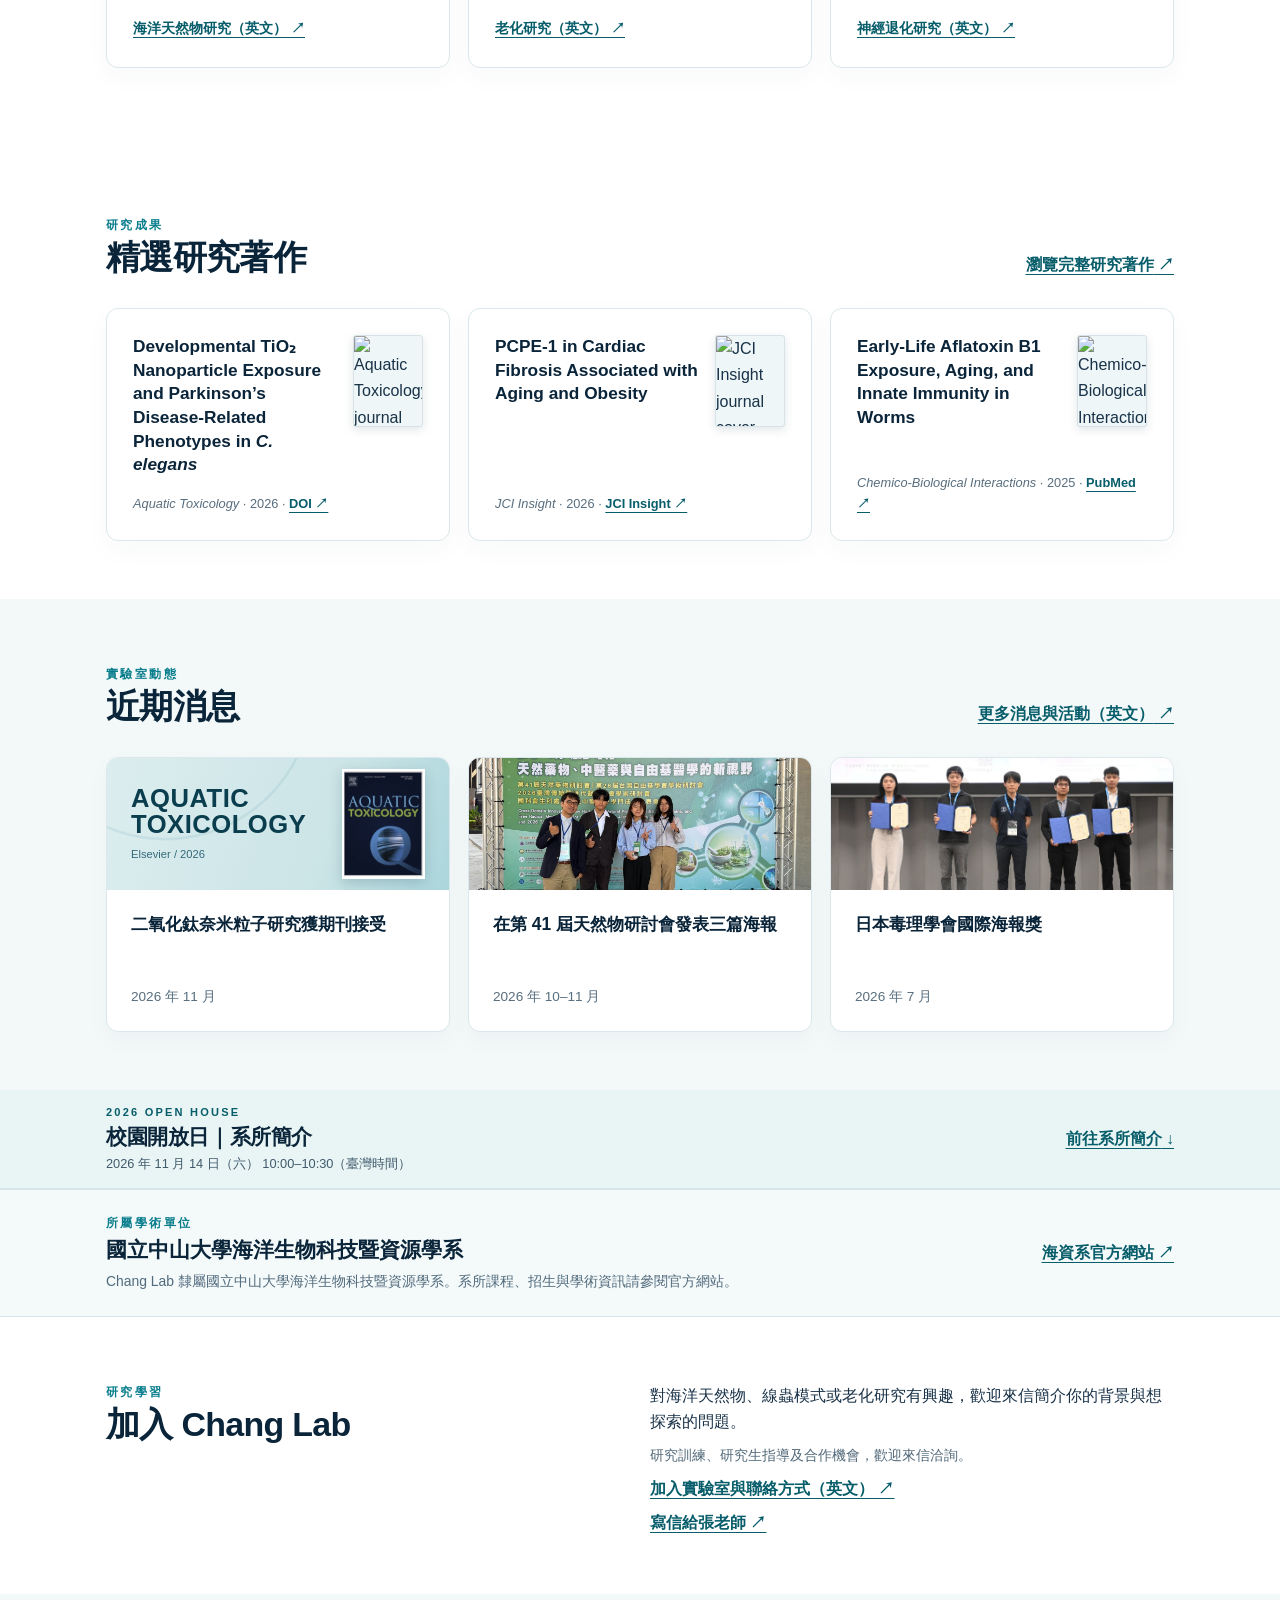
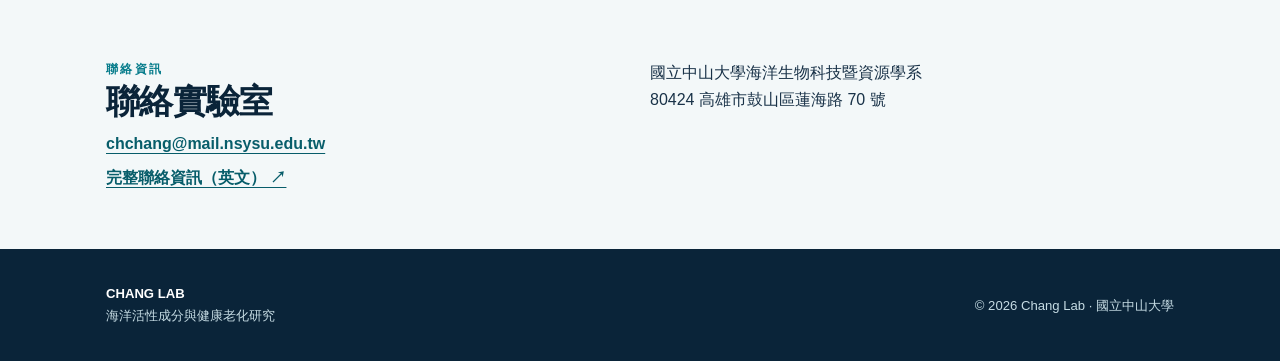
==== commit f83cd5d7: "Match hero layout and color overlay to approved sunset preview" ====
--- a/index.html
+++ b/index.html
@@ -194,7 +194,7 @@
 
 /* 2026-11-15: sunset-view hero, user-supplied NSYSU waterfront photo */
 #home.hero{
-  background-image:linear-gradient(90deg,rgba(6,35,54,.94) 0%,rgba(7,43,60,.81) 31%,rgba(10,48,67,.31) 68%,rgba(8,44,60,.40) 100%),linear-gradient(0deg,rgba(5,37,51,.54),transparent 56%),url("assets/chang-lab-ocean-blurred-hero.svg");
+  background-image:linear-gradient(90deg,rgba(5,39,58,.36) 0%,rgba(5,40,59,.19) 35%,rgba(6,42,61,.02) 70%),linear-gradient(0deg,rgba(5,37,51,.18),transparent 57%),url("assets/chang-lab-ocean-blurred-hero.svg");
   background-position:center,center,center 53%;
   background-size:cover,cover,cover;
   background-repeat:no-repeat;
@@ -202,7 +202,7 @@
 #home .hero-inner{display:flex;align-items:center;justify-content:flex-start;min-height:500px}
 #home .hero-inner>div:first-child{width:min(100%,780px);position:relative;z-index:2}
 #home .hero-art{display:none}
-#home .hero:before{pointer-events:none}
+#home.hero:before{display:none}
 @media(max-width:760px){
  #home .hero-inner{min-height:520px}
  #home.hero{background-position:center,center,54% center}
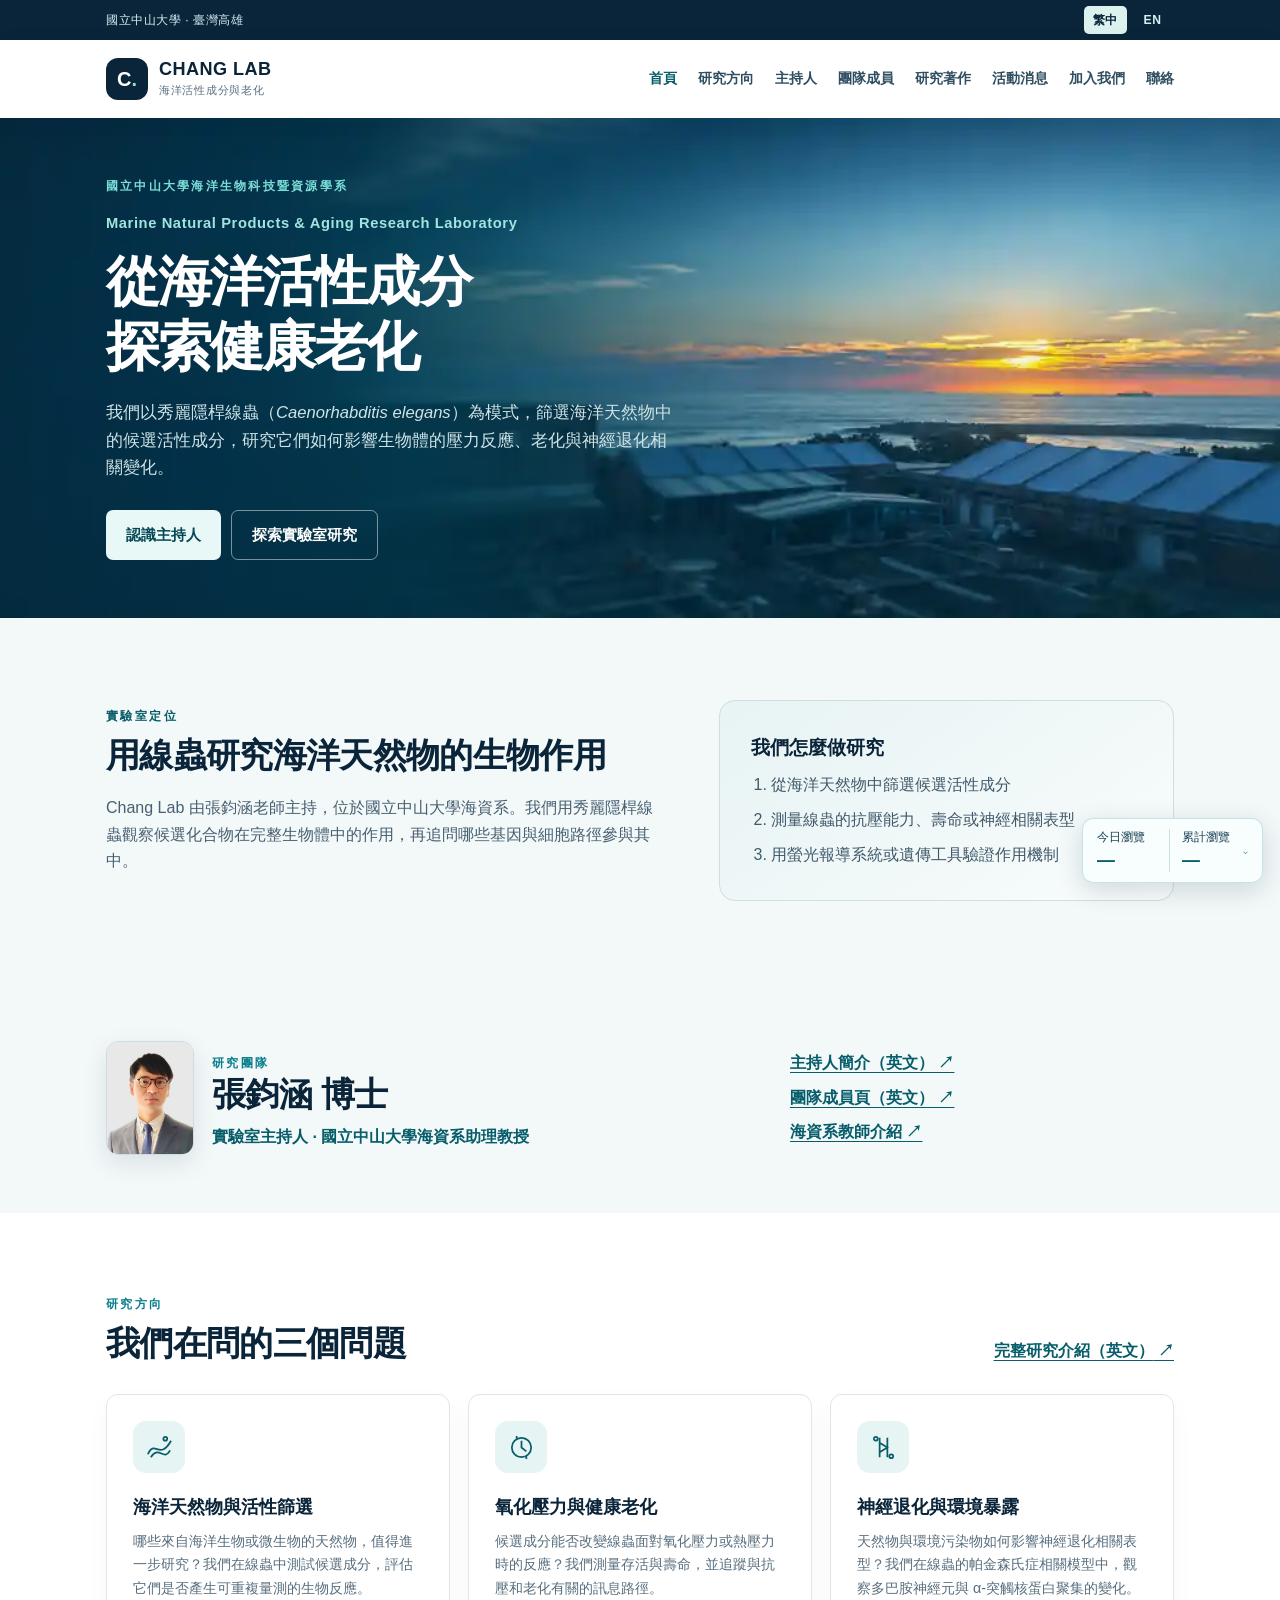
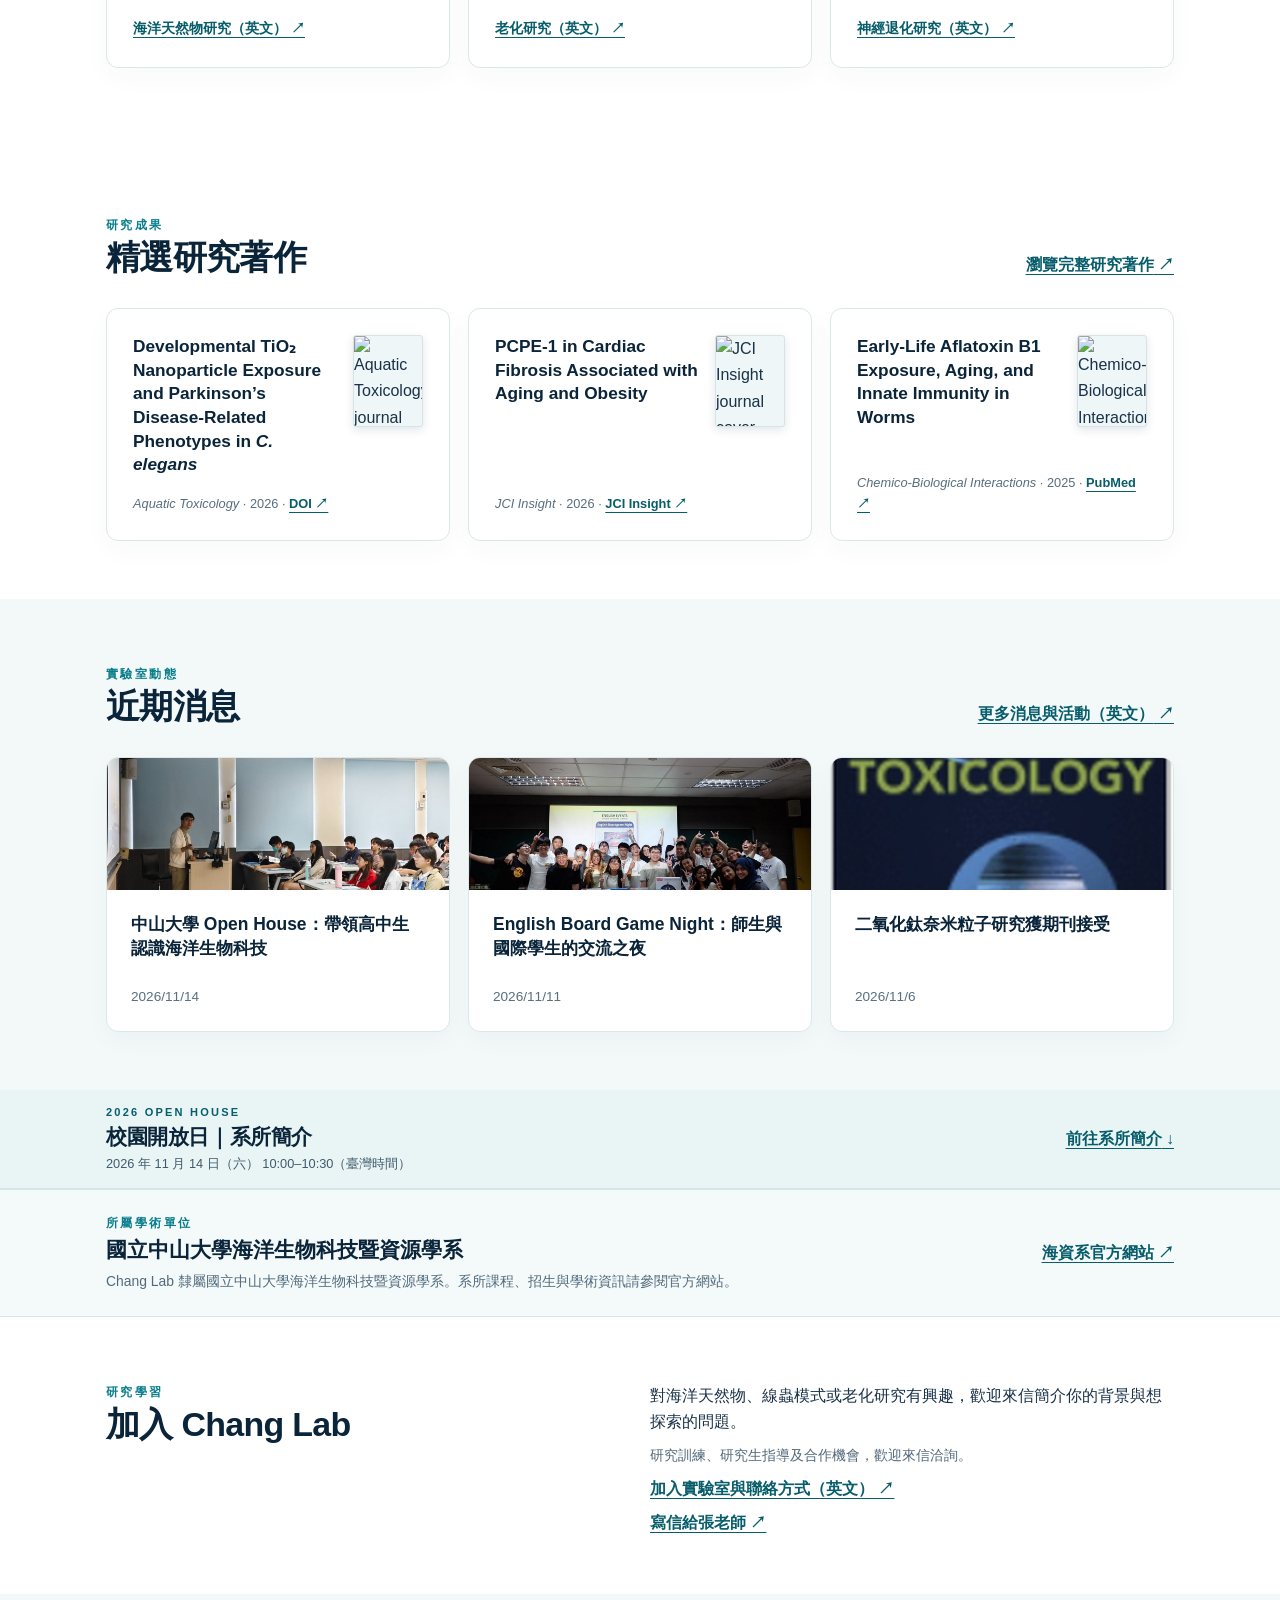
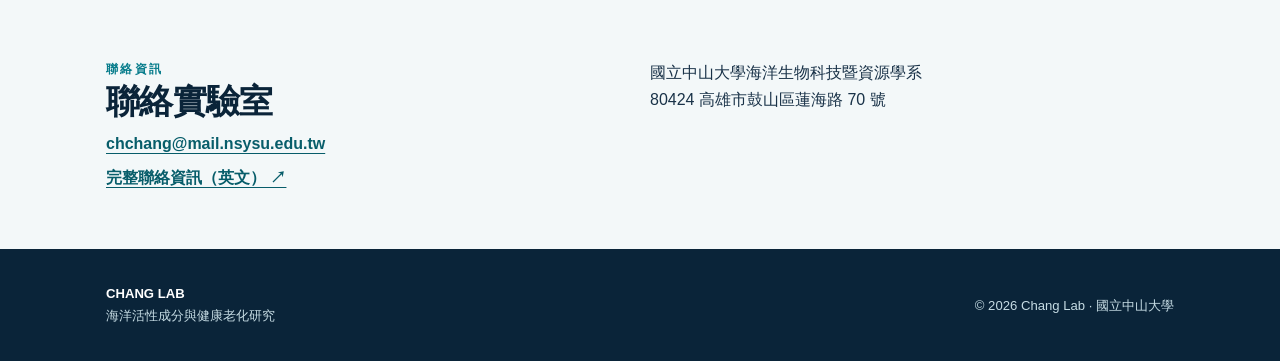
==== commit 68bcc9ce: "Sync homepage Recent Highlights automatically to latest three News & Activities entries" ====
--- a/index.html
+++ b/index.html
@@ -208,6 +208,17 @@
  #home.hero{background-position:center,center,54% center}
 }
 
+/* Keep mobile language switcher fully visible above the sticky navigation. */
+@media(max-width:900px){
+  .topline{position:sticky;top:0;z-index:12;}
+  .topline .container{min-height:44px;justify-content:flex-end;align-items:center;}
+  .topline .university{display:none;}
+  .topline .language-options{display:flex;align-items:center;gap:8px;padding:6px 0;}
+  .topline .language-options a{display:inline-flex;justify-content:center;align-items:center;min-width:46px;min-height:32px;padding:5px 10px;line-height:1.2;}
+  header{top:44px;}
+  html{scroll-padding-top:120px;}
+}
+
 /* Selected publications: compact journal cover thumbnails */
 #publications .card{display:flex;flex-direction:column;gap:16px;min-width:0}
 #publications .pub-featured-top{display:flex;align-items:flex-start;gap:12px;min-width:0;flex:1}
@@ -215,6 +226,14 @@
 #publications .pub-journal-thumb{display:block;flex:0 0 70px;width:70px;height:92px;object-fit:cover;object-position:center top;border:1px solid #d7e3e6;border-radius:3px;background:#eef6f7;box-shadow:0 3px 10px rgba(9,52,66,.12)}
 #publications .item-meta{margin-top:auto}
 @media(max-width:400px){#publications .pub-journal-thumb{flex-basis:60px;width:60px;height:80px}}
+
+/* Shared News feed: homepage pulls the newest three dated activities from news.html */
+#news .news-preview-card .home-news-link{display:flex;flex-direction:column;min-height:100%;height:100%;text-decoration:none;color:inherit;}
+#news .news-preview-card .home-news-link:hover h3,#news .news-preview-card .home-news-link:focus-visible h3{color:var(--teal-dark)}
+#news .news-preview-card .home-news-link:focus-visible{outline:3px solid #e69d55;outline-offset:-3px;border-radius:12px}
+#news .news-preview-card .home-news-link .highlight-thumb{flex-shrink:0}
+#news .news-preview-card .home-news-link .news-preview-text{width:100%}
+#news .home-news-fallback-note{font-size:.76rem;color:var(--muted);grid-column:1/-1}
 </style>
 <script src="assets/site-i18n.js" defer></script>
 </head>
@@ -374,7 +393,7 @@
           </div>
           <a class="textlink" href="news.html"><span data-copy lang="zh-TW">更多消息與活動（英文）</span><span data-copy lang="en">More news and activities</span> ↗</a>
         </div>
-        <div class="cards">
+        <div class="cards" id="home-news-feed" aria-live="polite">
           <article class="card news-preview-card"><div class="highlight-paper-art" role="img" aria-label="Aquatic Toxicology journal cover"><div class="paper-art-copy" aria-hidden="true"><b>AQUATIC<br>TOXICOLOGY</b><small>Elsevier / 2026</small></div><img src="assets/paper-aquatox-108081-thumb.jpg" alt="" loading="lazy" decoding="async"></div><div class="news-preview-text"><h3><span data-copy lang="zh-TW">二氧化鈦奈米粒子研究獲期刊接受</span><span data-copy lang="en">Nanoparticle Study Accepted in <i>Aquatic Toxicology</i></span></h3>
             <p><span data-copy lang="zh-TW">2026 年 11 月</span><span data-copy lang="en">November 2026</span></p></div></article>
           <article class="card news-preview-card"><img class="highlight-thumb" src="assets/snp-group.jpg" alt="Chang Lab at the 41st Symposium of Natural Products" loading="lazy" decoding="async"><div class="news-preview-text"><h3><span data-copy lang="zh-TW">在第 41 屆天然物研討會發表三篇海報</span><span data-copy lang="en">Three Posters at the 41st Symposium of Natural Products</span></h3>
@@ -605,5 +624,58 @@
     chartPanel.addEventListener('toggle',()=>{if(chartPanel.open)show()});
   })();
   </script>
+
+<script>
+/* One source of truth: dated cards in news.html. The static cards remain as a
+   fallback if the site is offline or the request fails. */
+(function(){
+  'use strict';
+  const grid=document.getElementById('home-news-feed');
+  if(!grid)return;
+  const locale=()=>document.documentElement.dataset.language==='en'?'en':'zh-TW';
+  const format=(day,lang)=>{
+    const d=new Date(day+'T12:00:00Z');
+    return new Intl.DateTimeFormat(lang==='en'?'en-US':'zh-TW',{
+      timeZone:'Asia/Taipei',year:'numeric',month:lang==='en'?'long':'numeric',day:'numeric'
+    }).format(d);
+  };
+  const make=(tag,className)=>{const el=document.createElement(tag);if(className)el.className=className;return el};
+  let entries=[];
+  function draw(){
+    if(!entries.length)return;
+    const lang=locale(),fragment=document.createDocumentFragment();
+    for(const item of entries){
+      const card=make('article','card news-preview-card');
+      const link=make('a','home-news-link');link.href='news.html#'+encodeURIComponent(item.id);
+      const picture=make('img','highlight-thumb');picture.src=item.image;picture.loading='lazy';picture.decoding='async';picture.alt=item.titleEn;
+      picture.addEventListener('error',()=>{picture.style.background='#dce9ec';picture.style.objectFit='contain';picture.alt=''});
+      const body=make('div','news-preview-text');
+      const heading=make('h3');heading.textContent=lang==='en'?item.titleEn:item.titleZh;
+      const date=make('p');date.textContent=format(item.date,lang);
+      body.append(heading,date);link.append(picture,body);card.append(link);fragment.append(card);
+    }
+    grid.replaceChildren(fragment);
+  }
+  async function refresh(){
+    try{
+      const resp=await fetch('news.html',{cache:'no-store'});
+      if(!resp.ok)throw new Error('News feed unavailable');
+      const doc=new DOMParser().parseFromString(await resp.text(),'text/html');
+      const cards=[...doc.querySelectorAll('.news-highlight[data-home-date][data-home-image][data-home-zh][id]')];
+      const list=cards.map(el=>({
+        id:el.id,date:el.dataset.homeDate,image:el.dataset.homeImage,
+        titleZh:el.dataset.homeZh,titleEn:el.querySelector('h3')?.textContent?.trim()||''
+      })).filter(x=>/^\d{4}-\d{2}-\d{2}$/.test(x.date)&&x.titleEn&&x.titleZh&&x.image)
+       .sort((a,b)=>b.date.localeCompare(a.date));
+      if(!list.length)throw new Error('No dated entries');
+      entries=list.slice(0,3);draw();
+    }catch(err){/* Keep the original three cards if the source is unreachable. */}
+  }
+  refresh();
+  // Language changes in the homepage do not reload the document.
+  const languageButtons=document.querySelectorAll('.language-options a');
+  languageButtons.forEach(button=>button.addEventListener('click',()=>requestAnimationFrame(draw)));
+})();
+</script>
 </body>
 </html>
